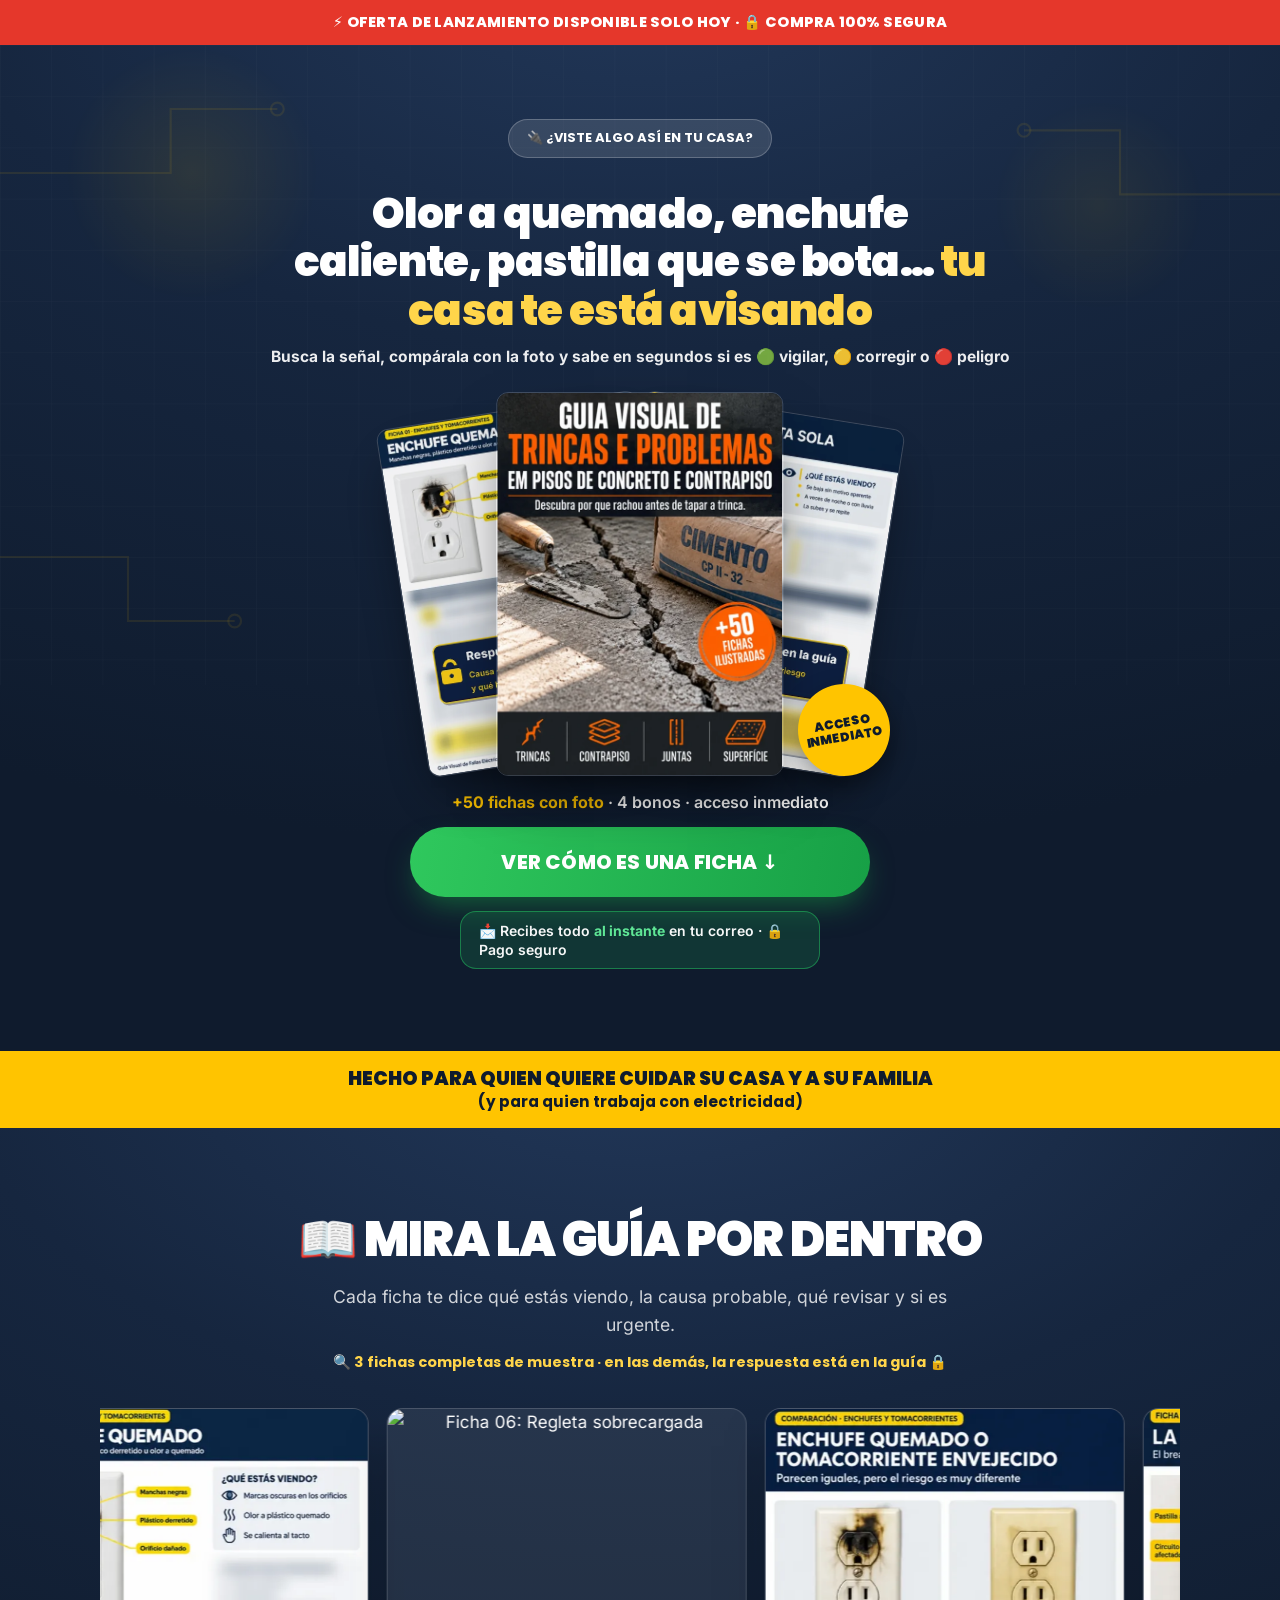
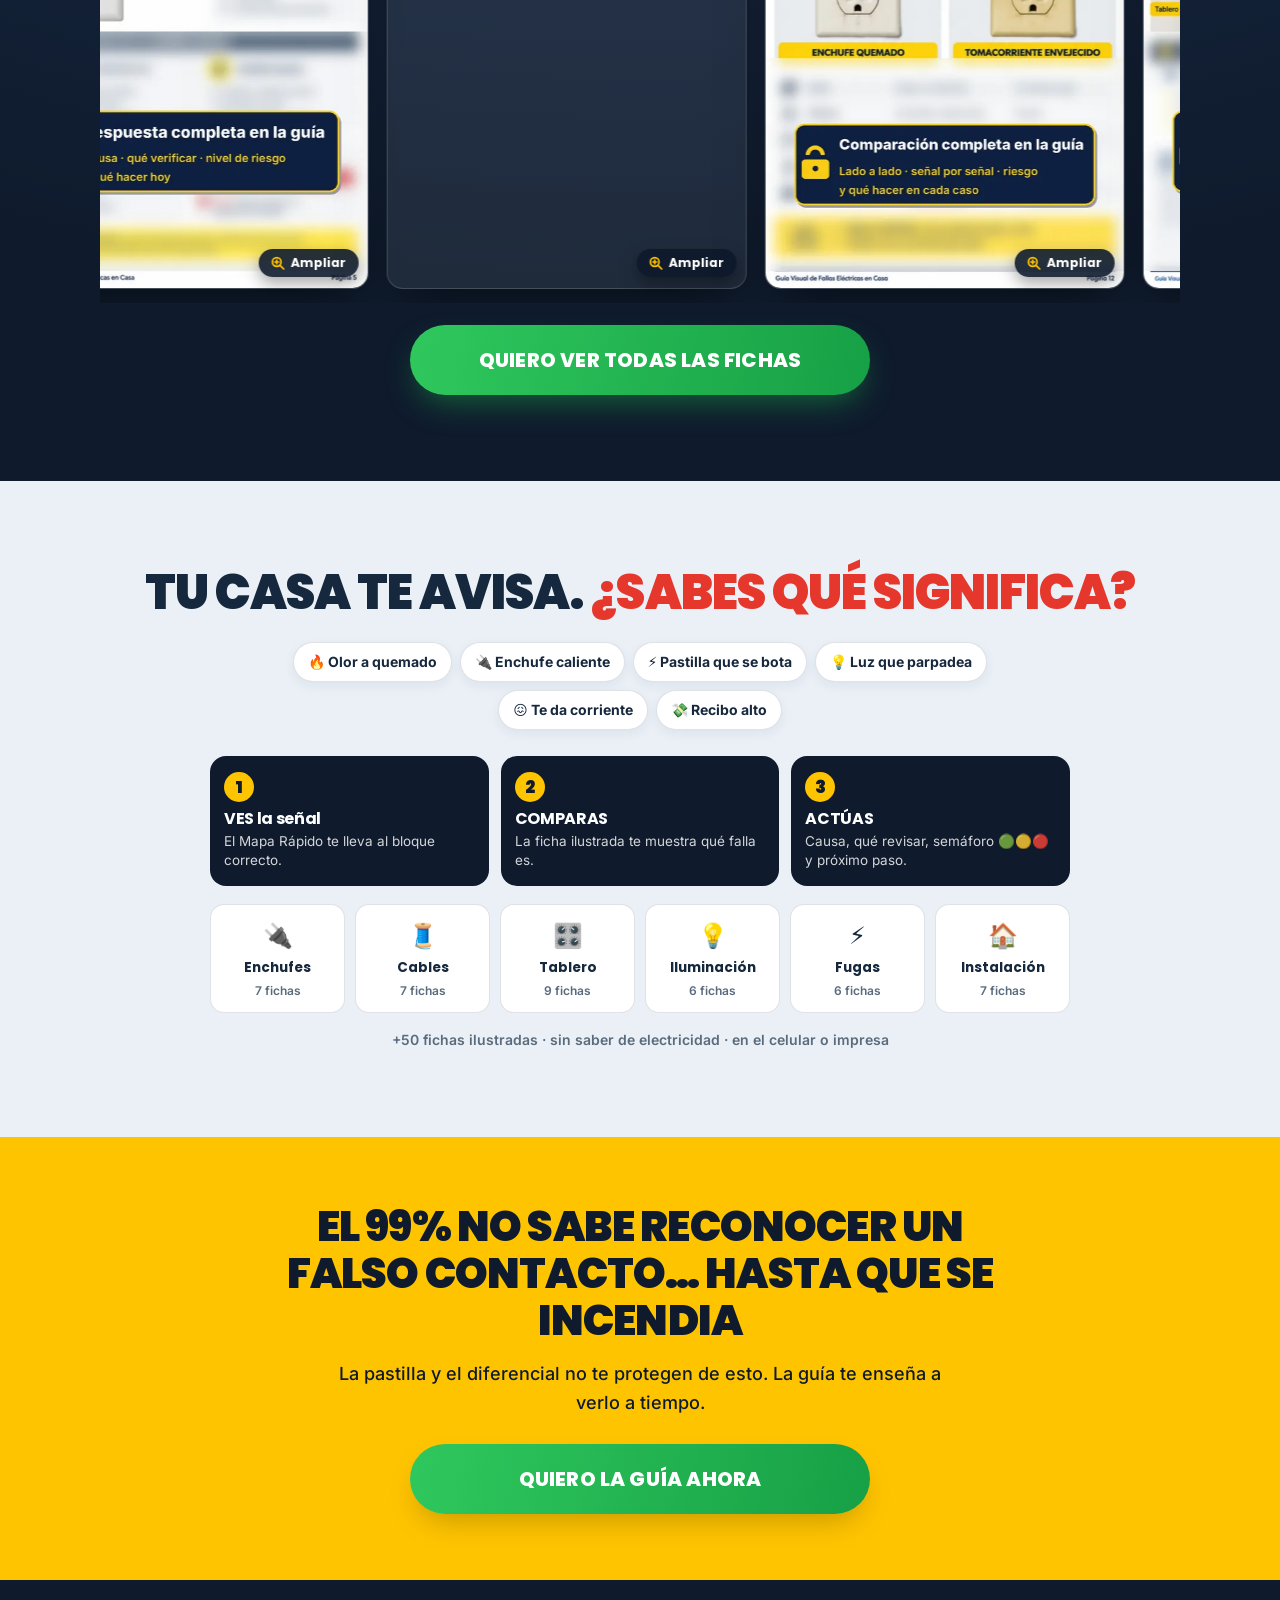
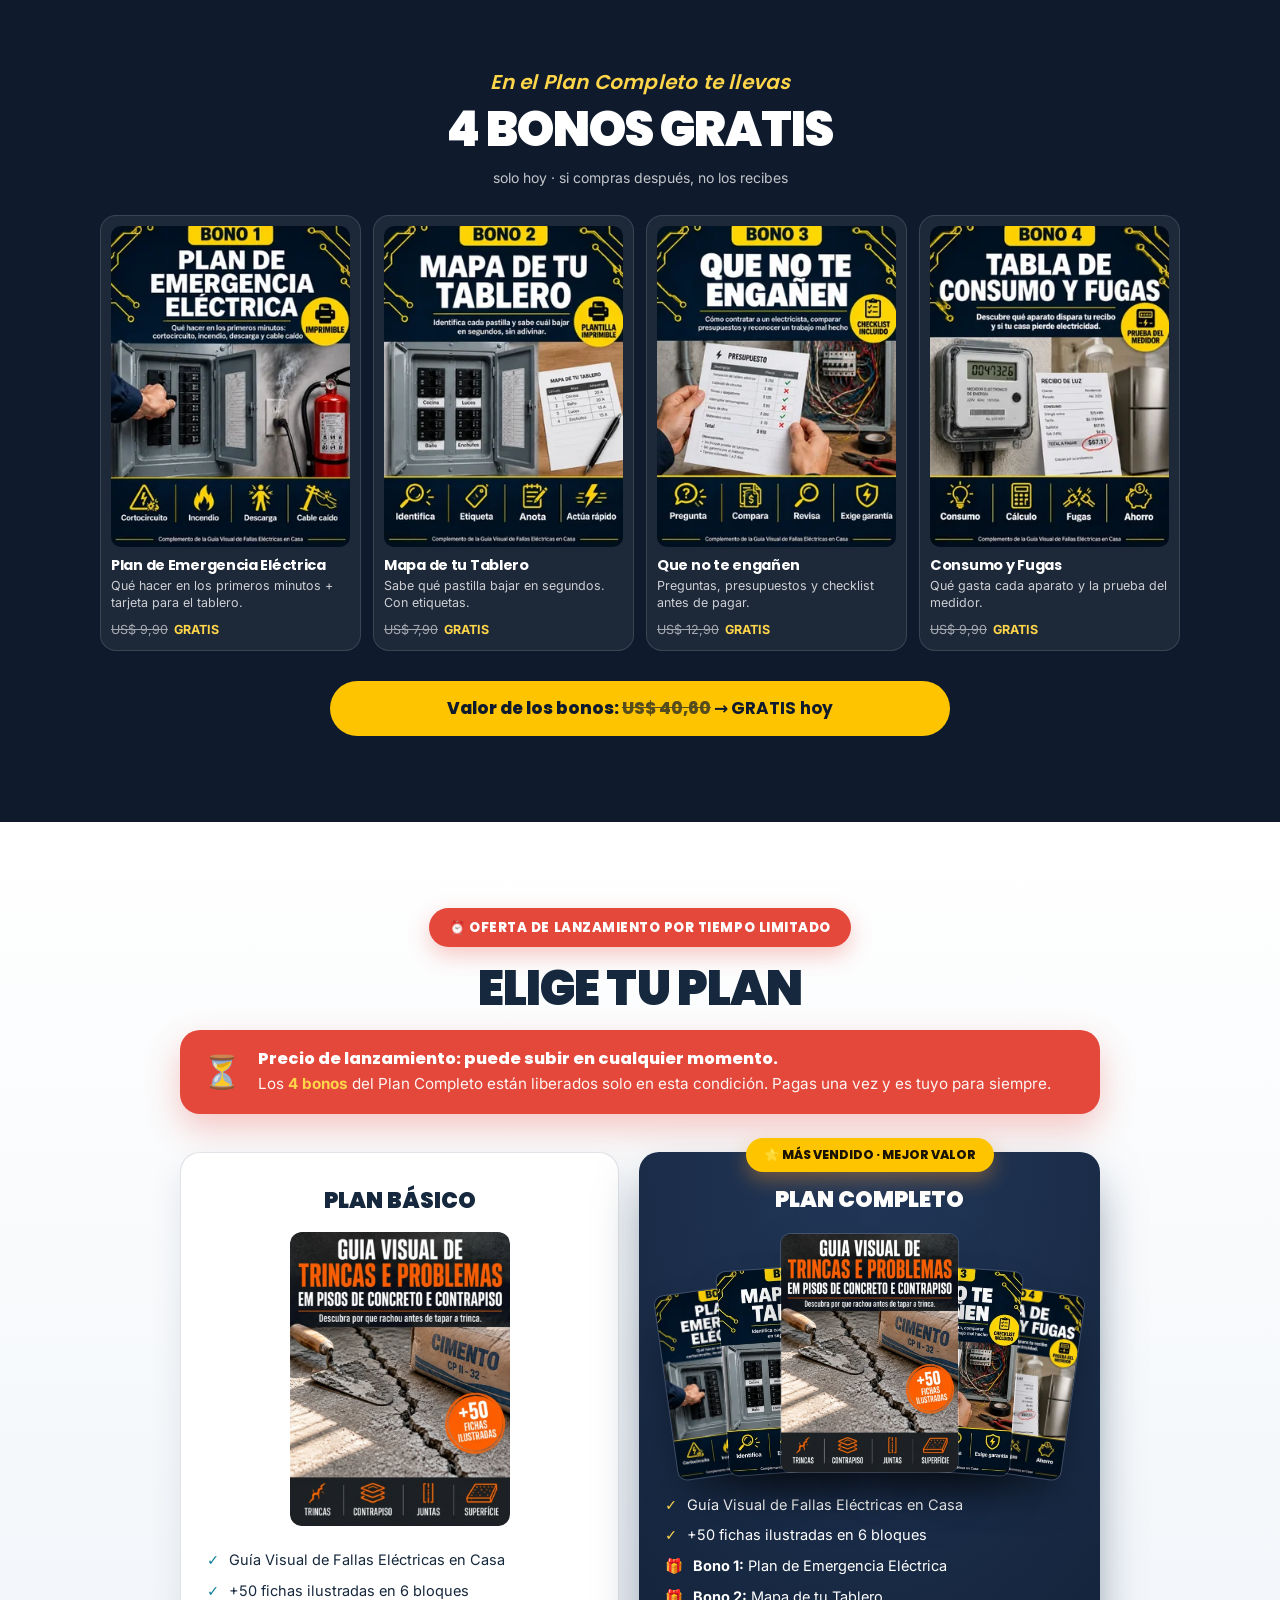
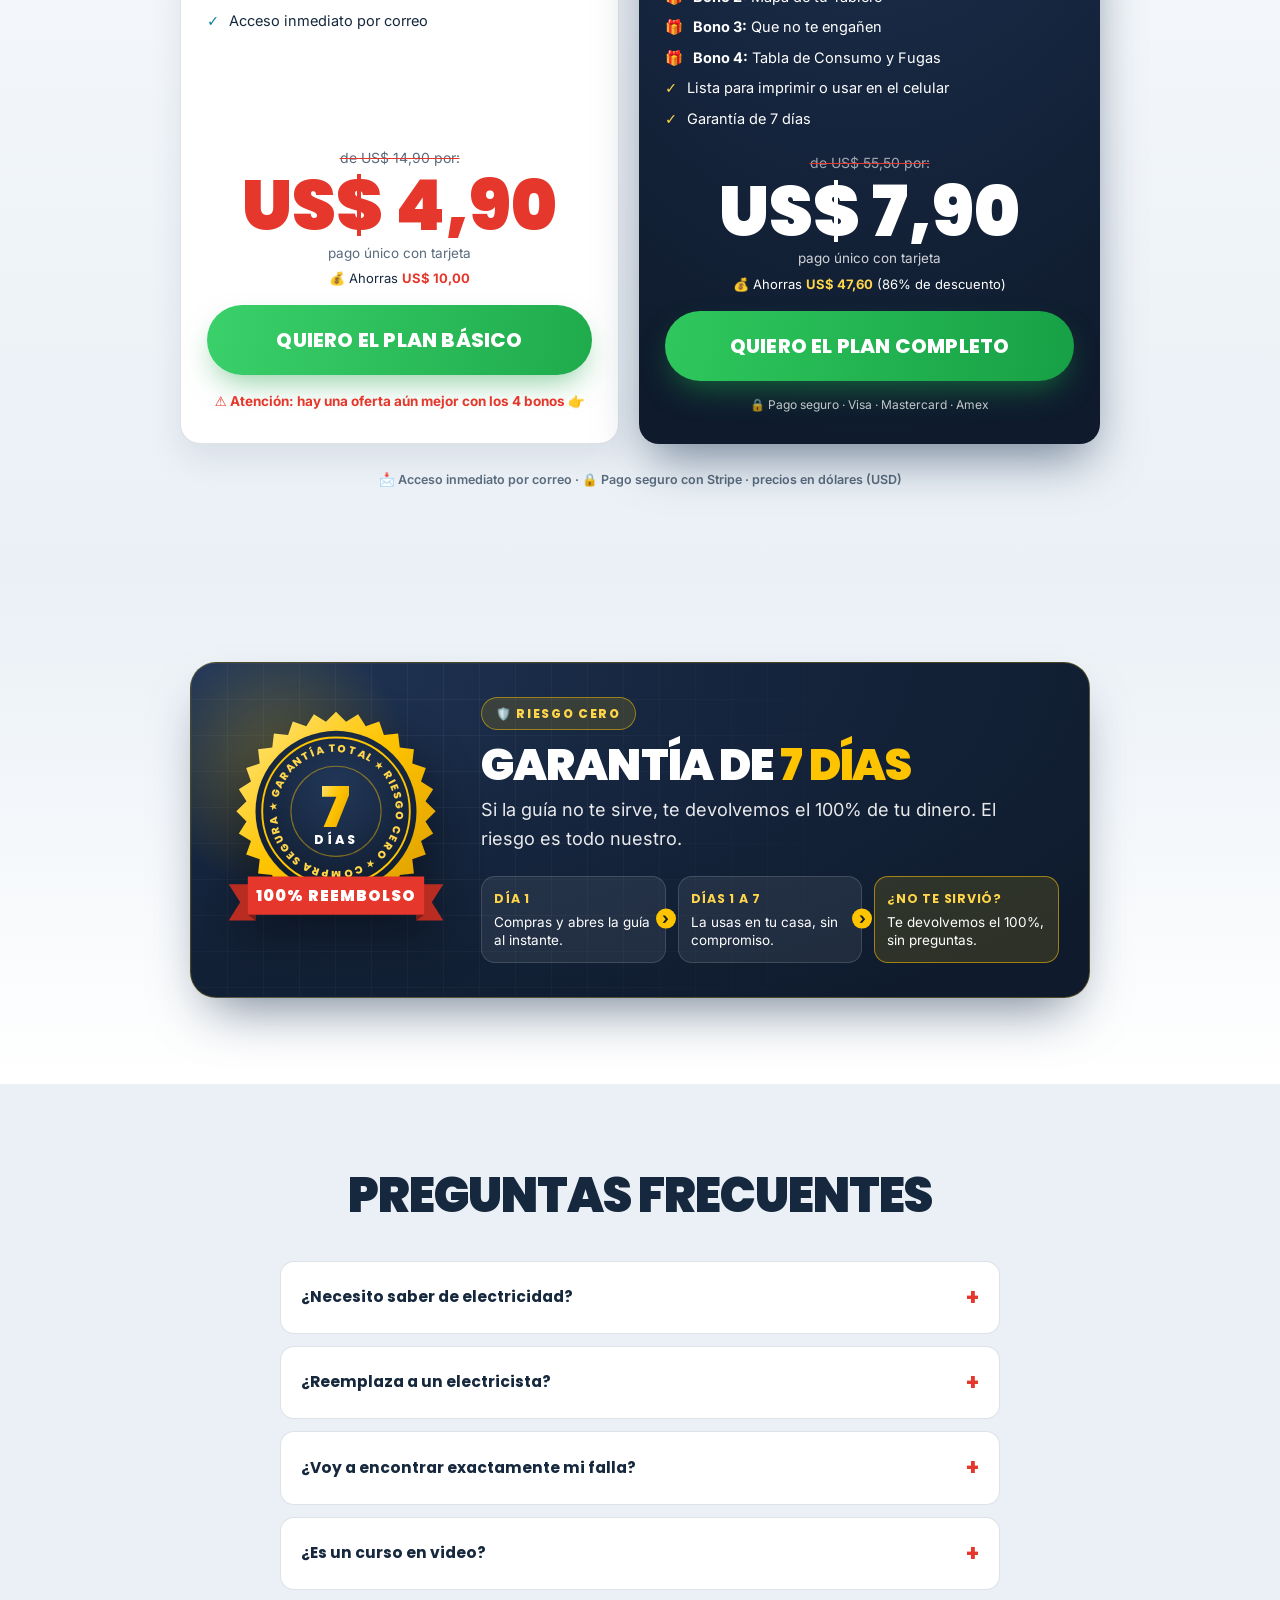
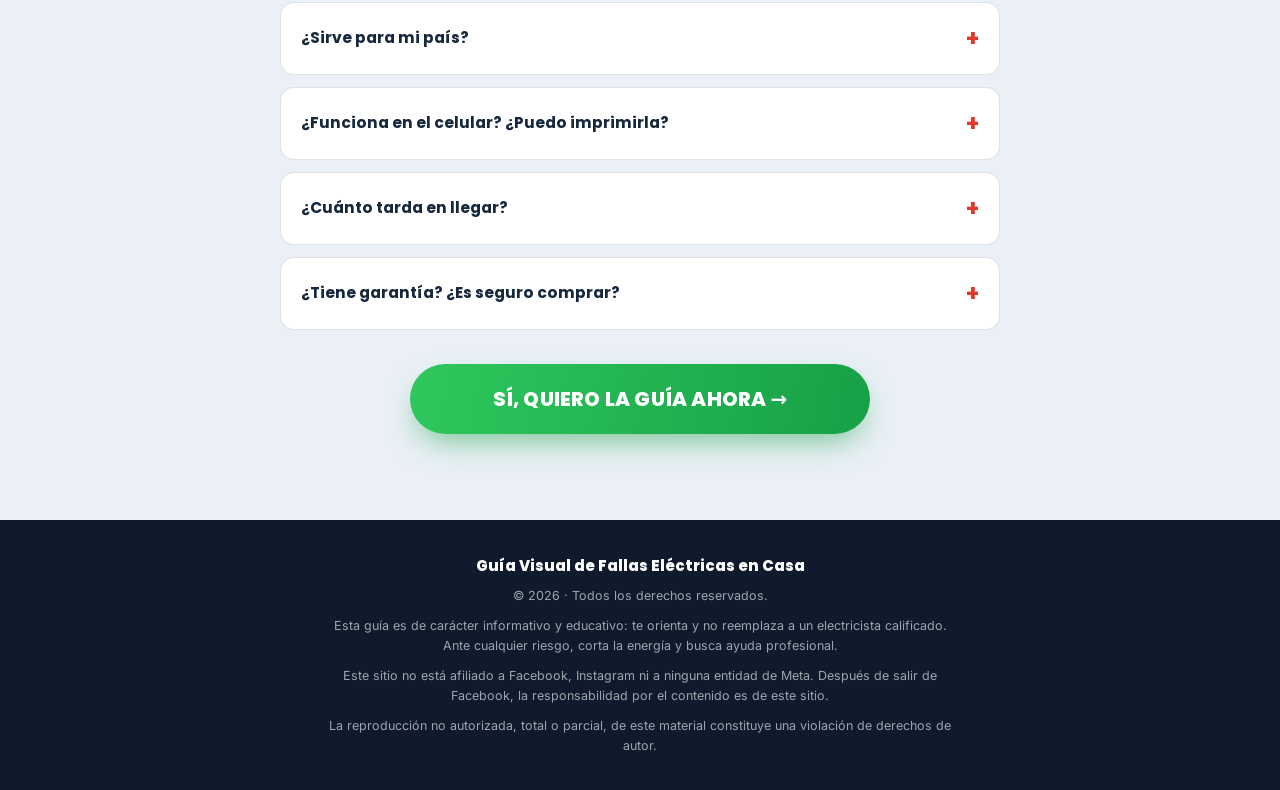
==== previa/index.html @ f881c0f5 "Fallas: página /tecnico/ para eletricista e /previa/ com o topo novo (noindex) Co-Authored-By: Claud" ====
<!DOCTYPE html>
<html lang="es">
<head>
<meta charset="utf-8">
<meta name="viewport" content="width=device-width, initial-scale=1">
<title>Guía Visual de Fallas Eléctricas en Casa</title>
<meta name="robots" content="noindex">
<meta name="description" content="+50 fichas ilustradas para reconocer fallas eléctricas en casa: enchufe quemado, falso contacto, pastilla que se bota, cables calientes y fugas de corriente.">
<meta property="og:title" content="Guía Visual de Fallas Eléctricas en Casa">
<meta property="og:description" content="Reconoce la falla, entiende la causa y sabe qué hacer antes de que sea tarde. +50 fichas ilustradas.">
<meta property="og:type" content="product">
<meta property="og:image" content="/assets/img/guia-capa.webp">
<link rel="icon" href="data:image/svg+xml,%3Csvg xmlns='http://www.w3.org/2000/svg' viewBox='0 0 100 100'%3E%3Crect width='100' height='100' rx='20' fill='%230F1B2D'/%3E%3Cpath d='M58 8 22 58h24l-6 34 38-52H54z' fill='%23FFC400'/%3E%3C/svg%3E">
<meta name="theme-color" content="#0F1B2D">
<link rel="preconnect" href="https://connect.facebook.net">
<link rel="preconnect" href="https://cdn.utmify.com.br">
<link rel="preconnect" href="https://ggcheckout.app">
<link rel="preload" as="image" href="/assets/img/guia-capa.webp" fetchpriority="high">
<link rel="preload" as="font" type="font/woff2" href="/assets/fonts/pxiByp8kv8JHgFVrLBT5Z1xlFQ-df089f64.woff2" crossorigin>
<link rel="preload" as="font" type="font/woff2" href="/assets/fonts/pxiByp8kv8JHgFVrLDD4Z1xlFQ-d0e6a9ae.woff2" crossorigin>
<!-- UTMify UTMs -->
<script src="https://cdn.utmify.com.br/scripts/utms/latest.js" data-utmify-prevent-xcod-sck data-utmify-prevent-subids async defer></script>
<!-- Meta Pixel Code -->
<script>
!function(f,b,e,v,n,t,s)
{if(f.fbq)return;n=f.fbq=function(){n.callMethod?
n.callMethod.apply(n,arguments):n.queue.push(arguments)};
if(!f._fbq)f._fbq=n;n.push=n;n.loaded=!0;n.version='2.0';
n.queue=[];t=b.createElement(e);t.async=!0;
t.src=v;s=b.getElementsByTagName(e)[0];
s.parentNode.insertBefore(t,s)}(window, document,'script',
'https://connect.facebook.net/en_US/fbevents.js');
fbq('init', '1823645382008212');
fbq('track', 'PageView');
</script>
<noscript><img height="1" width="1" style="display:none"
src="https://www.facebook.com/tr?id=1823645382008212&ev=PageView&noscript=1"
/></noscript>
<!-- End Meta Pixel Code -->
<!-- Microsoft Clarity -->
<script type="text/javascript">
    (function(c,l,a,r,i,t,y){
        c[a]=c[a]||function(){(c[a].q=c[a].q||[]).push(arguments)};
        t=l.createElement(r);t.async=1;t.src="https://www.clarity.ms/tag/"+i;
        y=l.getElementsByTagName(r)[0];var go=function(){y.parentNode.insertBefore(t,y);};if(l.readyState==="complete")go();else c.addEventListener("load",go);
    })(window, document, "clarity", "script", "zdsz7hztl1");
</script>
<!-- End Microsoft Clarity -->
<style>
@font-face { font-family: 'Inter'; font-style: normal; font-weight: 400; font-display: swap; src: url("/assets/fonts/UcC73FwrK3iLTeHuS_nVMrMxCp50SjIa1ZL7-6ab57b19.woff2") format('woff2'); unicode-range: U+0000-00FF, U+0131, U+0152-0153, U+02BB-02BC, U+02C6, U+02DA, U+02DC, U+0304, U+0308, U+0329, U+2000-206F, U+20AC, U+2122, U+2191, U+2193, U+2212, U+2215, U+FEFF, U+FFFD; }
@font-face { font-family: 'Inter'; font-style: normal; font-weight: 500; font-display: swap; src: url("/assets/fonts/UcC73FwrK3iLTeHuS_nVMrMxCp50SjIa1ZL7-6ab57b19.woff2") format('woff2'); unicode-range: U+0000-00FF, U+0131, U+0152-0153, U+02BB-02BC, U+02C6, U+02DA, U+02DC, U+0304, U+0308, U+0329, U+2000-206F, U+20AC, U+2122, U+2191, U+2193, U+2212, U+2215, U+FEFF, U+FFFD; }
@font-face { font-family: 'Inter'; font-style: normal; font-weight: 600; font-display: swap; src: url("/assets/fonts/UcC73FwrK3iLTeHuS_nVMrMxCp50SjIa1ZL7-6ab57b19.woff2") format('woff2'); unicode-range: U+0000-00FF, U+0131, U+0152-0153, U+02BB-02BC, U+02C6, U+02DA, U+02DC, U+0304, U+0308, U+0329, U+2000-206F, U+20AC, U+2122, U+2191, U+2193, U+2212, U+2215, U+FEFF, U+FFFD; }
@font-face { font-family: 'Inter'; font-style: normal; font-weight: 700; font-display: swap; src: url("/assets/fonts/UcC73FwrK3iLTeHuS_nVMrMxCp50SjIa1ZL7-6ab57b19.woff2") format('woff2'); unicode-range: U+0000-00FF, U+0131, U+0152-0153, U+02BB-02BC, U+02C6, U+02DA, U+02DC, U+0304, U+0308, U+0329, U+2000-206F, U+20AC, U+2122, U+2191, U+2193, U+2212, U+2215, U+FEFF, U+FFFD; }
@font-face { font-family: 'Poppins'; font-style: normal; font-weight: 600; font-display: swap; src: url("/assets/fonts/pxiByp8kv8JHgFVrLEj6Z1xlFQ-93818c37.woff2") format('woff2'); unicode-range: U+0000-00FF, U+0131, U+0152-0153, U+02BB-02BC, U+02C6, U+02DA, U+02DC, U+0304, U+0308, U+0329, U+2000-206F, U+20AC, U+2122, U+2191, U+2193, U+2212, U+2215, U+FEFF, U+FFFD; }
@font-face { font-family: 'Poppins'; font-style: normal; font-weight: 700; font-display: swap; src: url("/assets/fonts/pxiByp8kv8JHgFVrLCz7Z1xlFQ-742b18be.woff2") format('woff2'); unicode-range: U+0000-00FF, U+0131, U+0152-0153, U+02BB-02BC, U+02C6, U+02DA, U+02DC, U+0304, U+0308, U+0329, U+2000-206F, U+20AC, U+2122, U+2191, U+2193, U+2212, U+2215, U+FEFF, U+FFFD; }
@font-face { font-family: 'Poppins'; font-style: normal; font-weight: 800; font-display: swap; src: url("/assets/fonts/pxiByp8kv8JHgFVrLDD4Z1xlFQ-d0e6a9ae.woff2") format('woff2'); unicode-range: U+0000-00FF, U+0131, U+0152-0153, U+02BB-02BC, U+02C6, U+02DA, U+02DC, U+0304, U+0308, U+0329, U+2000-206F, U+20AC, U+2122, U+2191, U+2193, U+2212, U+2215, U+FEFF, U+FFFD; }
@font-face { font-family: 'Poppins'; font-style: normal; font-weight: 900; font-display: swap; src: url("/assets/fonts/pxiByp8kv8JHgFVrLBT5Z1xlFQ-df089f64.woff2") format('woff2'); unicode-range: U+0000-00FF, U+0131, U+0152-0153, U+02BB-02BC, U+02C6, U+02DA, U+02DC, U+0304, U+0308, U+0329, U+2000-206F, U+20AC, U+2122, U+2191, U+2193, U+2212, U+2215, U+FEFF, U+FFFD; }
@font-face{font-family:'Poppins Fallback';src:local('Arial');ascent-override:92.33%;descent-override:30.78%;line-gap-override:8.79%;size-adjust:113.73%}
@font-face{font-family:'Inter Fallback';src:local('Arial');ascent-override:90.2%;descent-override:22.48%;line-gap-override:0%;size-adjust:107.4%}
</style>
<style>
:root{
  --primary:#0F1B2D; --primary-2:#16263f; --primary-3:#22385a;
  --gold:#FFC400; --gold-2:#FFD54A;
  --coral:#E5372B; --coral-2:#ff6a4d;
  --teal:#0e7e9c; --sky:#4aa8c4;
  --ink:#16283d; --muted:#5a6b7d; --line:rgba(11,37,69,.13);
  --lav:#eaf0f6; --peach:#f9f1e7; --mint:#e7f1f5; --pink:#fbf0e8; --white:#ffffff;
  --fh:'Poppins','Poppins Fallback',system-ui,sans-serif; --fb:'Inter','Inter Fallback',system-ui,sans-serif;
  --r:20px; --rr:999px; --wrap:1120px;
}
*{box-sizing:border-box}
html{scroll-behavior:smooth}
body{margin:0;font-family:var(--fb);color:var(--ink);background:var(--white);font-size:17px;line-height:1.6;-webkit-font-smoothing:antialiased}
h1,h2,h3{font-family:var(--fh);margin:0;letter-spacing:-.02em;line-height:1.1}
p{margin:0}
img{max-width:100%;display:block}
a{color:inherit}
.wrap{max-width:var(--wrap);margin:0 auto;padding:0 20px}
.sec{padding:clamp(52px,8vw,86px) 0}
.center{text-align:center}
.h2{font-weight:900;font-size:clamp(27px,5.2vw,48px);text-transform:uppercase}
.grad-text{color:var(--gold-2)}
.gold{color:var(--gold)} .coral{color:var(--coral)} .teal{color:var(--teal)}

.btn{display:inline-flex;align-items:center;justify-content:center;gap:10px;font-family:var(--fh);font-weight:800;font-size:clamp(16px,2.3vw,20px);color:#fff;text-decoration:none;padding:19px 34px;border:0;border-radius:var(--rr);cursor:pointer;
  background:linear-gradient(100deg,#2fc85d,#17a046);box-shadow:0 14px 30px -8px rgba(23,160,70,.55);transition:transform .25s cubic-bezier(.2,.8,.2,1),box-shadow .25s;text-transform:uppercase;letter-spacing:.01em;width:100%;max-width:460px}
.btn:hover{transform:translateY(-2px) scale(1.02);box-shadow:0 20px 40px -8px rgba(23,160,70,.68)}
.btn.gold{background:linear-gradient(100deg,#3ad06a,#1fab4c);color:#fff;box-shadow:0 14px 30px -8px rgba(23,160,70,.5)}
.btn-sub{font-size:13.5px;color:var(--muted);margin-top:12px;font-family:var(--fb)}

.topbar{position:sticky;top:0;z-index:50;background:var(--coral);color:#fff;text-align:center;font-family:var(--fh);font-weight:800;font-size:clamp(11px,2.4vw,14.5px);padding:11px 14px;letter-spacing:.02em}

/* HERO */
.hero{position:relative;overflow:hidden;background:radial-gradient(120% 90% at 50% -10%,var(--primary-3),var(--primary-2) 45%,var(--primary) 100%);color:#fff;text-align:center;padding:clamp(46px,8vw,74px) 0 clamp(54px,8vw,82px)}
.hero .blueprint{position:absolute;inset:0;pointer-events:none;opacity:.5}
.hero-in{position:relative;z-index:2}
.pill{display:inline-flex;align-items:center;gap:8px;font-family:var(--fh);font-weight:700;font-size:13px;padding:8px 18px;border-radius:var(--rr);background:rgba(255,255,255,.12);border:1px solid rgba(255,255,255,.22);color:#fff;margin-bottom:20px}
.hero h1{font-weight:900;font-size:clamp(25px,4.9vw,44px);max-width:700px;margin:0 auto}
.hero .sub{font-size:clamp(16px,2.7vw,21px);color:rgba(255,255,255,.94);max-width:660px;margin:20px auto 0;font-weight:400}
.hero .sub b{color:var(--gold-2);font-weight:700}
.hero .btn-sub{color:rgba(255,255,255,.7)}
.hero .btn{display:flex;margin:24px auto 0}
.hero-photo{max-width:600px;margin:20px auto 2px;border-radius:22px;overflow:hidden;box-shadow:0 30px 60px -18px rgba(0,0,0,.55)}
.hero-photo img{width:100%;height:auto;display:block;border-radius:22px}
.wa-note{display:inline-flex;align-items:center;gap:9px;margin-top:14px;font-family:var(--fb);font-size:14px;font-weight:600;color:rgba(255,255,255,.96);background:rgba(37,211,102,.15);border:1px solid rgba(37,211,102,.45);padding:9px 18px;border-radius:16px;max-width:360px;line-height:1.36;text-align:left}
.wa-note svg{flex:none}
.wa-note b{color:#5fe796;font-weight:800}
.wa-note>span{display:block}
@media(max-width:480px){.hero-photo{max-width:100%;border-radius:18px;margin-top:16px}.hero-photo img{border-radius:18px}.wa-note{font-size:12.5px;padding:8px 14px;gap:7px;max-width:300px}.hero{padding-top:24px}.pill{margin-bottom:16px}}
.hero .selos{display:block;width:100%;max-width:440px;height:auto;margin:24px auto 0;opacity:.92}

.grid{display:grid;gap:16px}
.g2{grid-template-columns:repeat(2,1fr)} .g3{grid-template-columns:repeat(3,1fr)} .g4{grid-template-columns:repeat(4,1fr)}
@media(max-width:900px){.g4{grid-template-columns:repeat(2,1fr)}.g3{grid-template-columns:repeat(2,1fr)}}
@media(max-width:560px){.g2,.g3,.g4{grid-template-columns:1fr}}

/* DOR — fontes espalhadas */
.dor{background:var(--lav)}
.dor .lead{max-width:640px;margin:16px auto 0;color:var(--muted);font-size:clamp(15px,2.5vw,18px)}
.scatter{max-width:820px;margin:34px auto 0;display:flex;flex-wrap:wrap;gap:12px;justify-content:center}
.scatter span{display:inline-flex;align-items:center;gap:9px;background:#fff;border:1px solid var(--line);border-radius:14px;padding:13px 18px;font-size:14.5px;font-weight:600;color:var(--ink);box-shadow:0 8px 20px rgba(11,37,69,.06)}
.scatter span i{font-style:normal;font-size:18px;opacity:.85}
.scatter span:nth-child(2n){transform:rotate(-1.4deg)}
.scatter span:nth-child(3n){transform:rotate(1.6deg)}
.restart{max-width:560px;margin:26px auto 0;font-family:var(--fh);font-weight:800;font-size:clamp(17px,3vw,23px);color:var(--coral)}
.dorfix{max-width:720px;margin:30px auto 0;background:var(--primary);color:#fff;border-radius:var(--r);padding:26px 28px;box-shadow:0 18px 40px -14px rgba(11,37,69,.5);font-size:clamp(15.5px,2.5vw,18px)}
.dorfix b{color:var(--gold-2)}

/* MECANISMO */
.rota{background:var(--primary);color:#fff}
.rota .h2{color:#fff}
.rota .lead{max-width:680px;margin:16px auto 0;color:rgba(255,255,255,.82);font-size:clamp(15px,2.5vw,18px)}
.rcard{background:rgba(255,255,255,.06);border:1px solid rgba(255,255,255,.13);border-radius:var(--r);padding:24px;text-align:left;position:relative}
.rcard .big{font-family:var(--fh);font-weight:900;font-size:44px;line-height:1;background:linear-gradient(120deg,var(--gold-2),var(--coral-2));-webkit-background-clip:text;background-clip:text;color:transparent}
.rcard h3{font-size:17px;margin:10px 0 8px;color:#fff}
.rcard p{font-size:14.5px;color:rgba(255,255,255,.8)}
.bigidea{max-width:760px;margin:38px auto 0;border:1px dashed rgba(245,178,107,.5);border-radius:var(--r);padding:24px 26px;background:rgba(245,178,107,.07)}
.bigidea .lbl{font-family:var(--fh);font-weight:800;font-size:11.5px;letter-spacing:.16em;text-transform:uppercase;color:var(--gold-2)}
.bigidea p{font-family:var(--fh);font-weight:900;font-size:clamp(20px,3.6vw,30px);margin-top:8px;line-height:1.16}
.rota-photo{max-width:560px;margin:34px auto 0;border-radius:18px;overflow:hidden;box-shadow:0 26px 54px -18px rgba(0,0,0,.6);border:1px solid rgba(255,255,255,.16)}
.rota-photo img{width:100%;height:auto;display:block}

/* preview escuro */
.prev{background:radial-gradient(120% 90% at 50% -10%,var(--primary-3),var(--primary-2) 45%,var(--primary) 100%);color:#fff}
.prev .h2{color:#fff}
.prev .lead{max-width:640px;margin:16px auto 0;color:rgba(255,255,255,.8);font-size:clamp(15px,2.5vw,17.5px)}

/* bibliotecas */
.libs{background:var(--peach)}
.libcard{background:#fff;border-radius:var(--r);padding:24px 22px;text-align:left;border:1px solid var(--line);box-shadow:0 10px 26px rgba(11,37,69,.07);transition:transform .25s}
.libcard:hover{transform:translateY(-4px)}
.libcard .e{font-size:30px;line-height:1}
.libcard .n{font-family:var(--fh);font-weight:800;font-size:11.5px;letter-spacing:.14em;text-transform:uppercase;color:var(--primary-3);margin-top:12px}
.libcard h3{font-size:18px;margin:5px 0 10px}
.libcard .qt{display:inline-flex;align-items:center;gap:6px;font-family:var(--fh);font-weight:800;font-size:12.5px;color:#fff;background:linear-gradient(100deg,var(--coral),var(--gold));padding:5px 12px;border-radius:var(--rr)}
.libcard p{font-size:13.8px;color:var(--muted);margin-top:11px}
.libtotal{max-width:620px;margin:26px auto 0;display:flex;gap:10px;justify-content:center;flex-wrap:wrap}
.libtotal b{font-family:var(--fh);font-weight:800;font-size:14px;background:var(--primary);color:#fff;padding:11px 20px;border-radius:var(--rr)}
.libs-photo{max-width:520px;margin:34px auto 0;border-radius:18px;overflow:hidden;box-shadow:0 22px 46px -16px rgba(11,37,69,.42);border:1px solid var(--line)}
.libs-photo img{width:100%;height:auto;display:block}

/* ficha (o que cada projeto traz) */
.tem{background:#fff}
.tem-list{max-width:900px;margin:38px auto 0;display:grid;grid-template-columns:1fr 1fr;gap:14px;text-align:left}
@media(max-width:640px){.tem-list{grid-template-columns:1fr}}
.temi{display:flex;gap:14px;align-items:center;background:var(--lav);border:1px solid var(--line);border-radius:16px;padding:16px 18px}
.temi .e{font-size:25px;flex:0 0 auto}
.temi b{font-family:var(--fh);font-weight:700;font-size:15px}
.tem-photo{max-width:600px;margin:34px auto 0;border-radius:18px;overflow:hidden;box-shadow:0 22px 46px -16px rgba(11,37,69,.4)}
.tem-photo img{width:100%;height:auto;display:block}

/* urgência */
.urg{background:var(--gold);color:var(--primary);text-align:center;padding:clamp(48px,7vw,66px) 20px}
.urg h2{color:var(--primary);text-transform:uppercase;font-weight:900;font-size:clamp(24px,4.8vw,42px);max-width:26ch;margin:0 auto;line-height:1.12}
.urg .btn{background:linear-gradient(100deg,#2fc85d,#17a046);color:#fff;margin-top:26px;box-shadow:0 14px 30px -8px rgba(0,0,0,.22)}

/* ideal pra você */
.win{background:var(--mint)}
.wincard{background:#fff;border-radius:var(--r);border:1px solid var(--line);box-shadow:0 10px 26px rgba(11,37,69,.06);display:flex;flex-direction:column;align-items:center;justify-content:center;text-align:center;gap:13px;padding:24px 18px;transition:transform .25s ease,box-shadow .25s ease}
.wincard:hover{transform:translateY(-4px);box-shadow:0 16px 30px rgba(11,37,69,.11)}
.wincard .ic{width:58px;height:58px;font-size:29px;line-height:1;display:flex;align-items:center;justify-content:center;border-radius:var(--rr);background:linear-gradient(135deg,var(--peach),var(--lav));border:1px solid var(--line);box-shadow:inset 0 1px 0 rgba(255,255,255,.75),0 6px 14px rgba(11,37,69,.08)}
.wincard h3{margin:0;font-family:var(--fh);font-weight:700;text-transform:uppercase;letter-spacing:.4px;font-size:14.5px;line-height:1.22;color:var(--ink);text-wrap:balance}
@media(max-width:560px){.wincard{padding:20px 16px;gap:12px}.wincard .ic{width:52px;height:52px;font-size:27px}.wincard h3{font-size:15px}}

/* tudo organizado */
.org{background:var(--primary);color:#fff}
.org .h2{color:#fff}
.org-mock{max-width:420px;margin:34px auto 6px}
.org-mock img{width:100%;height:auto;display:block;border-radius:16px;box-shadow:0 26px 54px -18px rgba(0,0,0,.55)}
.orglist{list-style:none;padding:0;margin:0;display:grid;grid-template-columns:repeat(2,1fr);gap:12px 28px;max-width:820px;margin:30px auto 0;text-align:left}
.orglist li{display:flex;gap:11px;font-size:15px;align-items:flex-start}
.orglist li .c{color:var(--gold-2);flex:0 0 auto;font-weight:800}
@media(max-width:600px){.orglist{grid-template-columns:1fr;max-width:460px}}

/* bônus */
.bonus{background:var(--primary);color:#fff}
.bonus .h2{color:#fff}
.bonsub{font-family:var(--fh);font-style:italic;font-weight:600;font-size:clamp(16px,2.6vw,20px);color:var(--gold-2);margin:0 0 6px;letter-spacing:.01em}
.boncard{background:rgba(255,255,255,.06);border:1px solid rgba(255,255,255,.13);border-radius:var(--r);padding:24px;text-align:left;position:relative}
.boncard .tag{position:absolute;top:-11px;left:20px;background:var(--gold);color:#1a1300;font-family:var(--fh);font-weight:800;font-size:12px;padding:5px 13px;border-radius:var(--rr)}
.boncard .bonimg{aspect-ratio:5/4;margin:8px 0 18px;border-radius:14px;overflow:hidden;border:1px solid rgba(255,255,255,.16);background:#fff}
.boncard .bonimg img{width:100%;height:100%;object-fit:cover;object-position:top center;display:block}
.boncard h3{color:#fff;font-size:17.5px;margin:8px 0 8px}
.boncard p{font-size:14px;color:rgba(255,255,255,.82)}
.boncard .val{margin-top:14px;display:inline-flex;gap:8px;align-items:center;background:rgba(255,255,255,.1);padding:6px 12px;border-radius:var(--rr);font-size:13px}
.boncard .val s{opacity:.6;font-weight:600;margin-right:3px}
.boncard .val b{color:#5fe39a}

/* planos */
.planos{background:linear-gradient(180deg,#fff,var(--lav))}
.plans{display:grid;grid-template-columns:1fr 1.05fr;gap:20px;max-width:920px;margin:38px auto 0;align-items:stretch}
@media(max-width:760px){.plans{grid-template-columns:1fr}}
.plan{background:#fff;border-radius:var(--r);padding:30px 26px;border:1px solid var(--line);box-shadow:0 14px 34px rgba(11,37,69,.09);display:flex;flex-direction:column}
.plan.feat{background:radial-gradient(120% 100% at 50% 0,var(--primary-3),var(--primary-2) 60%,var(--primary));color:#fff;position:relative;border:0;box-shadow:0 22px 50px -10px rgba(11,37,69,.55)}
.plan .pn{font-family:var(--fh);font-weight:900;font-size:22px;text-align:center;text-transform:uppercase}
.plan .planimg{margin:14px 0 6px;border-radius:12px;overflow:hidden;border:1px solid rgba(255,255,255,.16);background:#fff}
.plan:not(.feat) .planimg{border-color:var(--line)}
.plan .planimg img{width:100%;height:auto;display:block}
.plan.feat .pn{color:#fff}
.feat .fbadge{position:absolute;top:-14px;left:50%;transform:translateX(-50%);background:var(--gold);color:#1a1300;font-family:var(--fh);font-weight:800;font-size:12.5px;padding:7px 18px;border-radius:var(--rr);white-space:nowrap;box-shadow:0 8px 20px rgba(224,138,46,.42)}
.plist{list-style:none;margin:18px 0;padding:0;display:flex;flex-direction:column;gap:11px;flex:1}
.plist li{display:flex;gap:10px;font-size:14.5px;line-height:1.35}
.plist li .c{color:var(--teal);flex:0 0 auto;font-weight:800}
.plan.feat .plist li .c{color:var(--gold-2)}
.price{text-align:center;margin:6px 0 4px}
.price .de{font-size:14px;color:var(--muted);text-decoration:line-through;text-decoration-color:var(--coral)}
.plan.feat .price .de{color:rgba(255,255,255,.6)}
.price .big{font-family:var(--fh);font-weight:900;font-size:clamp(52px,14vw,70px);line-height:1.05;color:var(--coral)}
.plan.feat .price .big{color:#fff}
.price .par{font-size:13.5px;color:var(--muted)}
.plan.feat .price .par{color:rgba(255,255,255,.8)}
.econ{text-align:center;font-size:13px;margin-bottom:16px}
.econ b{color:var(--coral)} .plan.feat .econ b{color:var(--gold-2)}
.pc-anim{transform-origin:center center;animation:pulse-soft 2s ease-in-out infinite;will-change:transform;display:inline-block}
@keyframes pulse-soft{0%{transform:scale(1)}50%{transform:scale(1.04)}100%{transform:scale(1)}}
@media(prefers-reduced-motion:reduce){.pc-anim{animation:none}}
.pay{display:flex;gap:10px;justify-content:center;align-items:center;margin-top:14px;font-size:12px;color:var(--muted);flex-wrap:wrap}
.plan.feat .pay{color:rgba(255,255,255,.75)}
.planbanner{margin:22px -26px -30px;border-radius:0 0 19px 19px;overflow:hidden;line-height:0}
.planbanner img{width:100%;height:auto;display:block}
.plans-badge{display:inline-block;font-family:var(--fh);font-weight:800;font-size:.82rem;letter-spacing:.04em;color:#fff;background:#e4483b;padding:9px 20px;border-radius:var(--rr);box-shadow:0 8px 22px rgba(228,72,59,.3);margin-bottom:16px}
.planos .h2{margin-bottom:14px}
.plans-lead{max-width:660px;margin:0 auto 18px;color:var(--muted);font-size:1.06rem;line-height:1.6}
.plans-lead b{color:var(--ink)}
.scarcity{display:flex;align-items:center;gap:16px;max-width:920px;margin:0 auto 26px;background:#e4483b;color:#fff;border-radius:var(--r);padding:18px 22px;box-shadow:0 14px 34px rgba(228,72,59,.3)}
.scarcity-ic{font-size:2rem;line-height:1;flex-shrink:0}
.scarcity-tx{display:flex;flex-direction:column;gap:4px;text-align:left}
.scarcity-tx b{font-family:var(--fh);font-weight:800;font-size:1.02rem;line-height:1.3}
.scarcity-tx span{font-size:.95rem;line-height:1.5;color:rgba(255,255,255,.94)}
.scarcity-tx span b{font-family:var(--fb);font-weight:800;font-size:inherit;color:var(--gold-2)}
@media(max-width:640px){.plans-lead{font-size:.98rem}.scarcity{gap:12px;padding:16px;margin-bottom:22px}.scarcity-ic{font-size:1.7rem}.scarcity-tx b{font-size:.96rem}.scarcity-tx span{font-size:.9rem}}
.paygrid{display:flex;flex-direction:column;align-items:center;gap:9px;margin:26px auto 0}
.paygrid span{font-size:12.5px;color:var(--muted);font-weight:600}
.paygrid img{width:100%;max-width:250px;height:auto}

/* garantia */
.gar{background:var(--peach)}
.garwrap{max-width:820px;margin:0 auto;display:flex;gap:28px;align-items:center;text-align:left}
@media(max-width:640px){.garwrap{flex-direction:column;text-align:center}}
.gar h2{font-size:clamp(22px,4.2vw,36px)}
.gar p{color:var(--muted);margin-top:12px;font-size:15px;max-width:520px}
.gseal{width:150px;height:auto;flex:0 0 auto;filter:drop-shadow(0 12px 26px rgba(11,37,69,.22))}

/* passos */
.passos{background:#fff}
.passo{text-align:center}
.passo h3{font-size:16px;margin-bottom:5px}
.passo p{font-size:13.5px;color:var(--muted)}
.passo .pic{width:66px;height:66px;object-fit:contain;margin:0 auto 12px;display:block;filter:drop-shadow(0 8px 16px rgba(11,37,69,.18))}

/* faq */
.faq{background:var(--lav)}
.q{background:#fff;border:1px solid var(--line);border-radius:14px;padding:18px 20px;margin-bottom:12px}
.q summary{font-family:var(--fh);font-weight:700;font-size:15.5px;cursor:pointer;list-style:none;display:flex;justify-content:space-between;gap:12px;align-items:center}
.q summary::-webkit-details-marker{display:none}
.q summary:after{content:"+";font-size:22px;color:var(--coral);flex:0 0 auto;transition:transform .2s}
.q[open] summary:after{transform:rotate(45deg)}
.q p{margin-top:12px;font-size:14.5px;color:var(--muted)}

footer{background:var(--primary);color:rgba(255,255,255,.6);text-align:center;padding:34px 20px;font-size:12.5px}
footer .fl{color:#fff;font-family:var(--fh);font-weight:800;font-size:15px;margin-bottom:8px}

/* carrossel marquee */
.marquee{max-width:1180px;margin:26px auto 0;overflow:hidden;position:relative;padding:8px 0 14px}
.mqtrack{display:flex;gap:18px;width:max-content;will-change:transform}
.mqitem{flex:0 0 auto;width:clamp(272px,80vw,360px)}
.mqzoom{position:relative;display:block;width:100%;padding:0;margin:0;border:0;background:none;cursor:zoom-in;border-radius:16px;-webkit-tap-highlight-color:transparent;font:inherit;color:inherit}
.mqzoom img{width:100%;height:auto;display:block;border-radius:16px;background:rgba(255,255,255,.07);box-shadow:0 22px 46px -16px rgba(0,0,0,.55);border:1px solid rgba(255,255,255,.16);transition:transform .25s ease}
.mqzoom:hover img{transform:translateY(-5px)}
.mqzoom:focus-visible{outline:3px solid var(--gold);outline-offset:4px}
.mqzoom::after{content:"Ampliar";position:absolute;right:10px;bottom:12px;padding:8px 13px 8px 32px;border-radius:999px;background:rgba(15,27,45,.9) url("data:image/svg+xml,%3Csvg xmlns='http://www.w3.org/2000/svg' viewBox='0 0 24 24' fill='none' stroke='%23FFC400' stroke-width='2.6' stroke-linecap='round'%3E%3Ccircle cx='10.5' cy='10.5' r='6.5'/%3E%3Cpath d='M15.5 15.5 21 21M10.5 7.8v5.4M7.8 10.5h5.4'/%3E%3C/svg%3E") no-repeat 11px 50%/16px 16px;color:#fff;font-family:var(--fh);font-weight:700;font-size:12.5px;line-height:1;box-shadow:0 6px 16px rgba(0,0,0,.35);pointer-events:none}
.mqhint{margin:12px auto 0;font-family:var(--fh);font-weight:700;font-size:14.5px;color:var(--gold-2)}
/* pop-up: oferta do Plano Completo ao escolher o Básico */
.up{position:fixed;inset:0;z-index:9998;display:flex;align-items:center;justify-content:center;padding:18px;background:rgba(5,10,19,.74);-webkit-backdrop-filter:blur(4px);backdrop-filter:blur(4px);opacity:0;transition:opacity .22s ease;overscroll-behavior:contain}
.up[hidden]{display:none}
.up.open{opacity:1}
.up-box{position:relative;width:100%;max-width:440px;max-height:calc(100vh - 36px);overflow:auto;background:#fff;border-radius:24px;box-shadow:0 40px 90px -20px rgba(0,0,0,.7);transform:translateY(24px) scale(.97);transition:transform .3s cubic-bezier(.2,.9,.3,1.2);-webkit-overflow-scrolling:touch}
.up.open .up-box{transform:none}
.up-top{position:relative;text-align:center;color:#fff;padding:22px 22px 0;background:radial-gradient(120% 100% at 50% 0,#2a4670 0,#16263f 55%,#0F1B2D 100%);border-radius:24px 24px 0 0}
.up-top::after{content:"";position:absolute;left:0;right:0;bottom:0;height:12px;background:repeating-linear-gradient(-45deg,#FFC400 0 14px,#111 14px 28px)}
.up-x{position:absolute;top:12px;right:12px;width:38px;height:38px;padding:0;border-radius:50%;border:1px solid rgba(255,255,255,.25);background:rgba(255,255,255,.12);color:#fff;display:grid;place-items:center;cursor:pointer;z-index:2}
.up-x svg{width:18px;height:18px}
.up-x:hover{background:rgba(255,255,255,.25)}
.up-tag{display:inline-flex;align-items:center;gap:8px;background:var(--coral);color:#fff;font-family:var(--fh);font-weight:800;font-size:12.5px;letter-spacing:.06em;padding:7px 14px;border-radius:999px}
.up-tag i{width:8px;height:8px;border-radius:50%;background:#fff;animation:upPulse 1.2s ease-in-out infinite}
@keyframes upPulse{50%{opacity:.25;transform:scale(.7)}}
.up-h{font-family:var(--fh);font-weight:900;font-size:clamp(21px,5.6vw,25px);line-height:1.14;margin:12px auto 0;max-width:340px;letter-spacing:-.01em;text-wrap:balance}
.up-h span{color:var(--gold)}
.up-h em{font-style:normal;color:#0F1B2D;background:var(--gold);padding:0 7px;border-radius:7px;white-space:nowrap}
.up-img{display:block;width:100%;max-width:330px;height:auto;margin:10px auto -4px;position:relative;z-index:1;filter:drop-shadow(0 14px 18px rgba(0,0,0,.35))}
.up-body{padding:16px 22px 18px;text-align:center}
.up-list{list-style:none;margin:0 auto;padding:0;max-width:330px;text-align:left;font-family:var(--fb);font-size:14.5px;line-height:1.35;color:var(--ink)}
.up-list li{display:flex;gap:9px;align-items:flex-start;padding:4px 0}
.up-list li::before{content:"";flex:0 0 19px;height:19px;margin-top:1px;border-radius:50%;background:#2fc85d url("data:image/svg+xml,%3Csvg xmlns='http://www.w3.org/2000/svg' viewBox='0 0 24 24' fill='none' stroke='white' stroke-width='3.4' stroke-linecap='round' stroke-linejoin='round'%3E%3Cpath d='m6 12.5 4 4 8-9'/%3E%3C/svg%3E") no-repeat center/12px}
.up-price{display:flex;align-items:baseline;justify-content:center;gap:10px;margin-top:12px;font-family:var(--fh)}
.up-price s{color:#8a97a6;font-weight:600;font-size:17px}
.up-price strong{font-weight:900;font-size:38px;line-height:1;color:var(--primary);letter-spacing:-.02em}
.up-note{display:inline-block;margin:8px 0 0;background:#FFF6D6;color:#5a4300;border:1px solid #FFE08A;font-family:var(--fb);font-weight:700;font-size:12.5px;padding:6px 12px;border-radius:999px}
.up-yes{display:flex;align-items:center;justify-content:center;gap:8px;width:100%;margin-top:14px;padding:17px 16px;border-radius:16px;background:linear-gradient(100deg,#2fc85d,#17a046);color:#fff;text-decoration:none;font-family:var(--fh);font-weight:800;font-size:16.5px;line-height:1.15;box-shadow:0 14px 28px -10px rgba(23,160,70,.75);animation:upBeat 1.8s ease-in-out infinite}
.up-yes:hover{filter:brightness(1.06)}
@keyframes upBeat{0%,100%{transform:scale(1)}50%{transform:scale(1.035)}}
.up-no{display:block;margin:12px auto 0;padding:6px;color:#7a8794;font-family:var(--fb);font-size:13.5px;text-decoration:underline;text-underline-offset:3px}
.up-safe{margin:8px 0 0;color:#8a97a6;font-family:var(--fb);font-size:12px}
.up-x:focus-visible,.up-yes:focus-visible,.up-no:focus-visible{outline:3px solid var(--gold);outline-offset:3px}
@media(max-width:560px){.up{align-items:flex-end;padding:0}.up-box{max-width:none;max-height:94vh;border-radius:24px 24px 0 0;transform:translateY(100%)}.up-body{padding-bottom:max(18px,env(safe-area-inset-bottom))}}
@media(max-height:700px){.up-top{padding-top:16px}.up-h{font-size:21px;margin-top:9px}.up-img{max-width:205px;margin-top:6px}.up-body{padding-top:12px}.up-list{font-size:13.5px}.up-list li{padding:2px 0}.up-price{margin-top:8px}.up-price strong{font-size:32px}.up-yes{margin-top:10px;padding:15px}.up-no{margin-top:8px}.up-safe{margin-top:4px}}
@media(prefers-reduced-motion:reduce){.up-yes,.up-tag i{animation:none}.up-box{transition:none}}
/* lightbox (zoom das páginas) */
html.lb-lock,html.lb-lock body{overflow:hidden}
.lb{position:fixed;inset:0;z-index:9999;display:flex;flex-direction:column;background:#070d18;opacity:0;transition:opacity .2s ease;overscroll-behavior:contain;-webkit-tap-highlight-color:transparent}
.lb[hidden]{display:none}
.lb.open{opacity:1}
.lb-top{position:relative;z-index:3;display:flex;align-items:center;justify-content:space-between;gap:10px;padding:10px 12px;padding-top:max(10px,env(safe-area-inset-top))}
.lb-count{font-family:var(--fh);font-weight:700;font-size:13.5px;line-height:1;color:#fff;background:rgba(255,255,255,.12);padding:10px 14px;border-radius:999px}
.lb-tools{display:flex;gap:8px}
.lb-btn{width:44px;height:44px;padding:0;border-radius:50%;border:1px solid rgba(255,255,255,.2);background:rgba(255,255,255,.1);color:#fff;display:grid;place-items:center;cursor:pointer}
.lb-btn svg{width:20px;height:20px}
.lb-btn:hover{background:rgba(255,255,255,.22)}
.lb-x{background:#fff;border-color:#fff;color:var(--primary)}
.lb-x:hover{background:var(--gold);border-color:var(--gold)}
.lb-btn:focus-visible,.lb-nav:focus-visible,.lb-cta:focus-visible{outline:3px solid var(--gold);outline-offset:2px}
.lb-stage{position:relative;flex:1;min-height:0;overflow:hidden;touch-action:none;cursor:zoom-in;user-select:none;-webkit-user-select:none}
.lb-stage.zoomed{cursor:grab}
.lb-stage.drag{cursor:grabbing}
.lb-img{position:absolute;max-width:none;max-height:none;border-radius:8px;box-shadow:0 30px 80px -20px rgba(0,0,0,.85);transform-origin:50% 50%;will-change:transform;-webkit-user-drag:none;user-select:none;pointer-events:none;background:#fff}
.lb-img.anim{transition:transform .25s ease,opacity .25s ease}
.lb-spin{position:absolute;left:50%;top:50%;z-index:2;width:34px;height:34px;margin:-17px 0 0 -17px;border:3px solid rgba(255,255,255,.3);border-top-color:var(--gold);border-radius:50%;animation:lbspin .8s linear infinite;display:none}
.lb-stage.loading .lb-spin{display:block}
@keyframes lbspin{to{transform:rotate(360deg)}}
.lb-nav{position:absolute;top:50%;z-index:3;width:48px;height:48px;margin-top:-24px;padding:0;border-radius:50%;border:1px solid rgba(255,255,255,.22);background:rgba(15,27,45,.8);color:#fff;display:grid;place-items:center;cursor:pointer}
.lb-nav svg{width:24px;height:24px}
.lb-nav:hover{background:var(--primary-3)}
.lb-prev{left:14px}.lb-next{right:14px}
.lb-bottom{position:relative;z-index:3;display:flex;flex-direction:column;align-items:center;gap:9px;padding:10px 16px;padding-bottom:max(14px,env(safe-area-inset-bottom))}
.lb-hint{margin:0;color:rgba(255,255,255,.8);font-family:var(--fb);font-size:13px;line-height:1.35;text-align:center;transition:opacity .6s}
.lb-cta{display:inline-flex;align-items:center;justify-content:center;gap:8px;background:linear-gradient(100deg,#2fc85d,#17a046);color:#fff;text-decoration:none;font-family:var(--fh);font-weight:800;font-size:15px;line-height:1;padding:14px 26px;border-radius:999px;box-shadow:0 12px 28px -10px rgba(23,160,70,.75)}
@media(max-width:640px){.lb-nav{width:40px;height:40px;margin-top:-20px;background:rgba(15,27,45,.62)}.lb-prev{left:6px}.lb-next{right:6px}.lb-hint{font-size:12.5px}}

/* ===== Fallas Eléctricas: extras ===== */
.mock-hero{position:relative;width:100%;max-width:520px;height:clamp(330px,82vw,520px);margin:26px auto 6px}
.mock-hero img{position:absolute;top:50%;width:auto;height:88%;border-radius:12px;box-shadow:0 28px 54px -16px rgba(0,0,0,.65);border:1px solid rgba(255,255,255,.18)}
.mock-hero .mh-c{left:50%;height:96%;transform:translate(-50%,-50%);z-index:3}
.mock-hero .mh-l{left:4%;transform:translateY(-50%) rotate(-9deg);z-index:1;opacity:.95}
.mock-hero .mh-r{right:4%;transform:translateY(-50%) rotate(9deg);z-index:2;opacity:.95}
.mh-seal{position:absolute;right:2%;bottom:2%;z-index:4;width:92px;height:92px;border-radius:50%;background:var(--gold);color:#0F1B2D;font-family:var(--fh);font-weight:900;font-size:12.5px;line-height:1.15;display:flex;align-items:center;justify-content:center;text-align:center;box-shadow:0 10px 24px rgba(0,0,0,.4);transform:rotate(-10deg)}
.hero-bul{list-style:none;padding:0;margin:18px auto 0;display:flex;flex-direction:column;gap:8px;max-width:440px;text-align:left;font-size:clamp(15px,2.6vw,17px);font-weight:600}
.strip{background:var(--gold);color:var(--primary);text-align:center;font-family:var(--fh);font-weight:900;font-size:clamp(14px,2.8vw,19px);padding:16px 18px;text-transform:uppercase;line-height:1.3}
.strip span{display:block;font-weight:700;font-size:.8em;text-transform:none}
.tem-photo.two{display:flex;gap:16px;justify-content:center;box-shadow:none;max-width:640px}
.tem-photo.two img{width:48%;border-radius:14px;box-shadow:0 22px 46px -16px rgba(11,37,69,.4)}
.bene{background:var(--lav)}
.bene .lead,.prev .lead{max-width:640px;margin:16px auto 0;font-size:clamp(15px,2.5vw,17.5px)}
.bene .lead{color:var(--muted)}
.bcard{background:#fff;border:1px solid var(--line);border-radius:var(--r);padding:24px;box-shadow:0 10px 26px rgba(11,37,69,.06)}
.bcard h3{font-size:18px;margin-bottom:10px}
.bcard p{font-size:15px;color:var(--muted)}
.agi{background:#fff}
.agitext{max-width:720px;margin:26px auto 0;text-align:left;display:flex;flex-direction:column;gap:14px;font-size:clamp(15.5px,2.5vw,18px)}
.agitext b{color:var(--primary)}
.agibox{max-width:520px;margin:28px auto 26px;background:var(--primary);color:#fff;border-radius:var(--r);padding:20px;display:flex;flex-direction:column;gap:6px}
.agibox b{font-family:var(--fh);font-size:18px}.agibox span{color:var(--gold-2);font-weight:700}
.urgp{max-width:640px;margin:16px auto 0;font-size:clamp(15px,2.5vw,18px);color:var(--primary);font-weight:500}
.rota-photo,.libs-photo{max-width:380px}
.mock-bundle{position:relative;width:100%;max-width:560px;height:clamp(250px,62vw,400px);margin:34px auto 6px}
.mock-bundle img{position:absolute;bottom:0;height:78%;width:auto;border-radius:10px;box-shadow:0 22px 44px -14px rgba(0,0,0,.6);border:1px solid rgba(255,255,255,.16)}
.mock-bundle .mbc{left:50%;height:100%;transform:translateX(-50%);z-index:5}
.mock-bundle .mb1{left:0;transform:rotate(-8deg);z-index:1}
.mock-bundle .mb2{left:14%;transform:rotate(-4deg);z-index:2;height:86%}
.mock-bundle .mb3{right:14%;transform:rotate(4deg);z-index:2;height:86%}
.mock-bundle .mb4{right:0;transform:rotate(8deg);z-index:1}
.mock-bundle.small{height:240px;margin:16px auto 4px}
.planimg.plain{max-width:220px;margin:14px auto 6px;border:0;background:none}
.planimg.plain img{border-radius:10px;box-shadow:0 16px 32px -12px rgba(11,37,69,.45)}
.upwarn{margin-top:16px;text-align:center;font-size:13.5px;font-weight:700;color:var(--coral)}
.bonwarn{color:rgba(255,255,255,.75);font-size:14px;margin-top:10px}
.boncard .bonimg{aspect-ratio:3/4;background:#0F1B2D}
.boncard .bonimg img{object-fit:contain}
.boncard .val b{color:var(--gold-2)}
.bontotal{max-width:620px;margin:30px auto 0;background:var(--gold);color:var(--primary);border-radius:var(--rr);padding:14px 22px;font-family:var(--fh);font-weight:800;font-size:clamp(14px,2.6vw,17px)}
.bontotal s{opacity:.7}
.gseal-css{flex:0 0 auto;width:150px;height:150px;border-radius:50%;background:radial-gradient(circle,var(--gold-2),var(--gold));border:6px solid var(--primary);display:flex;flex-direction:column;align-items:center;justify-content:center;color:var(--primary);font-family:var(--fh);text-align:center;box-shadow:0 12px 26px rgba(11,37,69,.25)}
.gseal-css b{font-size:56px;line-height:1;font-weight:900}.gseal-css span{font-size:12px;font-weight:800;line-height:1.15}
.passo .pic{font-size:40px;line-height:66px;width:66px;height:66px;margin:0 auto 12px;border-radius:50%;background:var(--lav)}
.paygrid span{text-align:center}
.fmini{margin:10px auto 0;max-width:640px}
.btn{color:#fff}
@media(max-width:480px){.mock-hero .mh-l{left:-2%}.mock-hero .mh-r{right:-2%}.mh-seal{width:76px;height:76px;font-size:11px}.mock-bundle.small{height:200px}}

/* ===== Compacto ===== */
.how{background:var(--lav)}
.signs{display:flex;flex-wrap:wrap;gap:8px;justify-content:center;max-width:760px;margin:22px auto 0}
.signs span{background:#fff;border:1px solid var(--line);border-radius:var(--rr);padding:8px 14px;font-size:14px;font-weight:700;box-shadow:0 4px 12px rgba(11,37,69,.06)}
.steps3{display:grid;grid-template-columns:repeat(3,1fr);gap:12px;max-width:860px;margin:26px auto 0}
.steps3 .st{background:var(--primary);color:#fff;border-radius:16px;padding:16px 14px;text-align:left}
.steps3 .st b{display:inline-flex;width:30px;height:30px;border-radius:50%;background:var(--gold);color:var(--primary);align-items:center;justify-content:center;font-family:var(--fh);font-weight:900}
.steps3 .st h3{font-size:16px;margin:8px 0 4px;color:#fff}
.steps3 .st p{font-size:13.5px;color:rgba(255,255,255,.82);line-height:1.4}
.blocks6{display:grid;grid-template-columns:repeat(6,1fr);gap:10px;max-width:860px;margin:18px auto 0}
.blocks6 div{background:#fff;border:1px solid var(--line);border-radius:14px;padding:12px 6px;display:flex;flex-direction:column;align-items:center;gap:2px}
.blocks6 i{font-style:normal;font-size:24px}
.blocks6 b{font-family:var(--fh);font-size:13.5px}
.blocks6 small{font-size:12px;color:var(--muted);font-weight:600}
.mini{margin-top:16px;font-size:14px;color:var(--muted);font-weight:600}
.bongrid{display:grid;grid-template-columns:repeat(4,1fr);gap:12px;margin-top:26px;text-align:left}
.bc{background:rgba(255,255,255,.06);border:1px solid rgba(255,255,255,.13);border-radius:16px;padding:10px}
.bc img{width:100%;height:auto;border-radius:10px;display:block}
.bc h3{color:#fff;font-size:14.5px;margin:10px 0 4px;line-height:1.2}
.bc p{font-size:12.5px;color:rgba(255,255,255,.78);line-height:1.35}
.bc .val{margin-top:8px;font-size:12.5px;display:flex;gap:6px;align-items:center;flex-wrap:wrap}
.bc .val s{opacity:.6}.bc .val b{color:var(--gold-2)}
@media(max-width:760px){.steps3{grid-template-columns:1fr}.steps3 .st{display:grid;grid-template-columns:auto 1fr;column-gap:12px;align-items:center}.steps3 .st b{grid-row:span 2}.steps3 .st h3{margin:0}.blocks6{grid-template-columns:repeat(3,1fr)}.bongrid{grid-template-columns:repeat(2,1fr)}}

/* ===== Garantía (arte) ===== */
.gar{background:linear-gradient(180deg,var(--lav),#fff)}
.garcard{position:relative;overflow:hidden;max-width:900px;margin:0 auto;display:grid;grid-template-columns:230px 1fr;gap:30px;align-items:center;padding:34px 30px;border-radius:26px;color:#fff;background:radial-gradient(120% 130% at 0% 0%,var(--primary-3),var(--primary-2) 45%,var(--primary));box-shadow:0 26px 54px -20px rgba(11,37,69,.6);border:1px solid rgba(255,196,0,.25)}
.garcard:before{content:"";position:absolute;inset:0;pointer-events:none;background-image:linear-gradient(rgba(255,255,255,.05) 1px,transparent 1px),linear-gradient(90deg,rgba(255,255,255,.05) 1px,transparent 1px);background-size:36px 36px;-webkit-mask-image:radial-gradient(circle at 20% 30%,#000,transparent 75%);mask-image:radial-gradient(circle at 20% 30%,#000,transparent 75%)}
.garcard:after{content:"";position:absolute;width:260px;height:260px;left:-40px;top:-30px;border-radius:50%;background:radial-gradient(circle,rgba(255,196,0,.28),transparent 70%);pointer-events:none}
.seal{position:relative;z-index:1}
.seal-svg{width:100%;height:auto;display:block;filter:drop-shadow(0 18px 26px rgba(0,0,0,.45));animation:sealFloat 4.5s ease-in-out infinite}
.seal-svg .ring{transform-origin:120px 112px;animation:sealSpin 26s linear infinite}
.seal-svg .shine{animation:sealShine 3.6s ease-in-out infinite}
@keyframes sealFloat{0%,100%{transform:translateY(0) rotate(-2deg)}50%{transform:translateY(-8px) rotate(2deg)}}
@keyframes sealSpin{to{transform:rotate(360deg)}}
@keyframes sealShine{0%{transform:translateX(0) rotate(20deg)}60%,100%{transform:translateX(380px) rotate(20deg)}}
.gartext{position:relative;z-index:1}
.gartag{display:inline-block;background:rgba(255,196,0,.14);border:1px solid rgba(255,196,0,.5);color:var(--gold-2);font-family:var(--fh);font-weight:800;font-size:12px;letter-spacing:.14em;padding:6px 14px;border-radius:var(--rr)}
.garcard h2{font-family:var(--fh);font-weight:900;font-size:clamp(28px,5vw,44px);line-height:1.05;margin:12px 0 8px;color:#fff;text-transform:uppercase}
.garcard h2 span{color:var(--gold)}
.garcard .garlead{font-size:clamp(15.5px,2.6vw,18px);color:rgba(255,255,255,.9);max-width:520px;margin-top:0}
.garsteps{display:grid;grid-template-columns:repeat(3,1fr);gap:12px;margin-top:22px}
.garsteps div{position:relative;background:rgba(255,255,255,.07);border:1px solid rgba(255,255,255,.14);border-radius:14px;padding:12px 12px 13px}
.garsteps div:last-child{background:rgba(255,196,0,.13);border-color:rgba(255,196,0,.55)}
.garsteps div:not(:last-child):after{content:"›";position:absolute;right:-11px;top:50%;transform:translateY(-52%);width:20px;height:20px;border-radius:50%;background:var(--gold);color:var(--primary);font-weight:900;font-size:16px;line-height:19px;text-align:center;z-index:2}
.garsteps b{display:block;font-family:var(--fh);font-size:12.5px;letter-spacing:.06em;color:var(--gold-2)}
.garsteps span{display:block;margin-top:4px;font-size:13.5px;line-height:1.35;color:#fff}
@media(max-width:700px){.garcard{grid-template-columns:1fr;text-align:center;padding:28px 18px;gap:14px}.seal{max-width:190px;margin:0 auto}.garlead{margin:0 auto}.garsteps{grid-template-columns:1fr;gap:14px;text-align:left}.garsteps div:not(:last-child):after{content:"⌄";right:auto;left:50%;top:auto;bottom:-14px;transform:translateX(-50%);line-height:15px}}
@media(prefers-reduced-motion:reduce){.seal-svg,.seal-svg .ring,.seal-svg .shine{animation:none}}
</style>
<!-- PIXEL: pegar aquí el código del píxel de Meta -->
<style>
.hero2 h1{font-size:clamp(25px,6.4vw,42px);line-height:1.15;margin-top:12px}
.hsub{margin:10px auto 0;font-weight:700;font-size:15.5px;opacity:.92}
.probs{display:flex;flex-wrap:wrap;justify-content:center;gap:8px;margin:12px auto 0;max-width:520px}
.probs span{font-family:var(--fb);font-weight:700;font-size:13.5px;padding:7px 12px;border-radius:999px;background:rgba(255,255,255,.1);border:1px solid rgba(255,196,0,.45)}
.hero2 .mock-hero{height:clamp(220px,58vw,400px);margin:14px auto 4px}
.hprice{margin:6px auto 12px;font-size:16px;font-weight:600}
.hprice b{color:#FFC400;font-weight:900}
.lp:not(:empty){display:inline;margin-left:6px;font-weight:700;opacity:.9}
.lpb:not(:empty){display:block;margin:2px 0 0;font-size:15px;opacity:.75}
.hero2 .btn{margin-top:0}
</style>
</head>
<body>

<div class="topbar">⚡ OFERTA DE LANZAMIENTO DISPONIBLE SOLO HOY · 🔒 COMPRA 100% SEGURA</div>

<!-- HERO -->
<section class="hero hero2">
  <svg class="blueprint" viewBox="0 0 1200 600" preserveAspectRatio="xMidYMid slice" aria-hidden="true">
    <defs>
      <pattern id="bp" width="48" height="48" patternUnits="userSpaceOnUse"><path d="M48 0H0V48" fill="none" stroke="#ffffff" stroke-opacity=".07" stroke-width="1"></path></pattern>
      <radialGradient id="glow" cx="50%" cy="50%" r="50%"><stop offset="0%" stop-color="#FFC400" stop-opacity=".45"></stop><stop offset="100%" stop-color="#FFC400" stop-opacity="0"></stop></radialGradient>
    </defs>
    <rect width="1200" height="600" fill="url(#bp)"></rect>
    <g fill="none" stroke="#FFC400" stroke-opacity=".18" stroke-width="2"><path d="M0 120H160V60H260"/><circle cx="260" cy="60" r="6"/><path d="M1200 140H1050V80H960"/><circle cx="960" cy="80" r="6"/><path d="M0 480H120V540H220"/><circle cx="220" cy="540" r="6"/></g>
    <circle cx="180" cy="120" r="120" fill="url(#glow)" opacity=".4"></circle>
    <circle cx="1030" cy="150" r="100" fill="url(#glow)" opacity=".3"></circle>
  </svg>
  <div class="wrap hero-in">
    <span class="pill">🔌 ¿VISTE ALGO ASÍ EN TU CASA?</span>
    <h1>Olor a quemado, enchufe caliente, pastilla que se bota… <span class="grad-text">tu casa te está avisando</span></h1>
    <p class="hsub">Busca la señal, compárala con la foto y sabe en segundos si es 🟢 vigilar, 🟡 corregir o 🔴 peligro</p>
    <div class="mock-hero" aria-label="Vista de la guía y sus fichas">
      <img fetchpriority="low" class="mh-l" decoding="async" src="/assets/img/lk/f01-enchufe.webp" width="386" height="517" alt="Ficha Enchufe quemado">
      <img fetchpriority="low" class="mh-r" decoding="async" src="/assets/img/lk/f15-pastilla.webp" width="386" height="517" alt="Ficha La pastilla se bota sola">
      <img class="mh-c" src="/assets/img/guia-capa.webp" width="386" height="517" alt="Portada de la Guía Visual de Fallas Eléctricas en Casa" fetchpriority="high">
      <span class="mh-seal">ACCESO<br>INMEDIATO</span>
    </div>
    <div class="hprice"><b>+50 fichas con foto</b> · 4 bonos · acceso inmediato</div>
    <a href="#ver" class="btn">VER CÓMO ES UNA FICHA ↓</a>
    <div class="wa-note"><span>📩 Recibes todo <b>al instante</b> en tu correo · 🔒 Pago seguro</span></div>
  </div>
</section>

<!-- HECHO PARA -->
<div class="strip">HECHO PARA QUIEN QUIERE CUIDAR SU CASA Y A SU FAMILIA <span>(y para quien trabaja con electricidad)</span></div>

<!-- POR DENTRO -->
<section class="sec prev center" id="ver">
  <div class="wrap">
    <h2 class="h2">📖 MIRA LA GUÍA POR DENTRO</h2>
    <p class="lead">Cada ficha te dice qué estás viendo, la causa probable, qué revisar y si es urgente.</p>
    <p class="mqhint">🔍 3 fichas completas de muestra · en las demás, la respuesta está en la guía 🔒</p>
    <div class="marquee" data-speed="40">
      <div class="mqtrack">
        <div class="mqitem"><button type="button" class="mqzoom" data-i="0"><img data-src="/assets/img/lk/f01-enchufe.webp" data-full="/assets/img/lk/hd/f01-enchufe.webp" width="600" height="803" alt="Ficha 01: Enchufe quemado"></button></div>
        <div class="mqitem"><button type="button" class="mqzoom" data-i="1"><img data-src="/assets/img/f06-regleta.webp" data-full="/assets/img/hd/f06-regleta.webp" width="600" height="803" alt="Ficha 06: Regleta sobrecargada"></button></div>
        <div class="mqitem"><button type="button" class="mqzoom" data-i="2"><img data-src="/assets/img/lk/c-enchufe-envejecido.webp" data-full="/assets/img/lk/hd/c-enchufe-envejecido.webp" width="600" height="803" alt="Comparación: enchufe quemado o envejecido"></button></div>
        <div class="mqitem"><button type="button" class="mqzoom" data-i="3"><img data-src="/assets/img/lk/f15-pastilla.webp" data-full="/assets/img/lk/hd/f15-pastilla.webp" width="600" height="803" alt="Ficha 15: La pastilla se bota sola"></button></div>
        <div class="mqitem"><button type="button" class="mqzoom" data-i="4"><img data-src="/assets/img/f41-pastilla-mayor.webp" data-full="/assets/img/hd/f41-pastilla-mayor.webp" width="600" height="803" alt="Ficha 41: Pastilla mayor que el cable"></button></div>
        <div class="mqitem"><button type="button" class="mqzoom" data-i="5"><img data-src="/assets/img/lk/f08-falso-contacto.webp" data-full="/assets/img/lk/hd/f08-falso-contacto.webp" width="600" height="803" alt="Ficha 08: Falso contacto"></button></div>
        <div class="mqitem"><button type="button" class="mqzoom" data-i="6"><img data-src="/assets/img/lk/c-sobrecarga-corto-fuga.webp" data-full="/assets/img/lk/hd/c-sobrecarga-corto-fuga.webp" width="600" height="803" alt="Comparación: sobrecarga, cortocircuito o fuga"></button></div>
        <div class="mqitem"><button type="button" class="mqzoom" data-i="7"><img data-src="/assets/img/lk/f24-luces.webp" data-full="/assets/img/lk/hd/f24-luces.webp" width="600" height="803" alt="Ficha 24: Luces que parpadean"></button></div>
        <div class="mqitem"><button type="button" class="mqzoom" data-i="8"><img data-src="/assets/img/f21-borne.webp" data-full="/assets/img/hd/f21-borne.webp" width="600" height="803" alt="Ficha 21: Borne quemado"></button></div>
        <div class="mqitem"><button type="button" class="mqzoom" data-i="9"><img data-src="/assets/img/lk/f09-cable-caliente.webp" data-full="/assets/img/lk/hd/f09-cable-caliente.webp" width="600" height="803" alt="Ficha 09: Cable que se calienta"></button></div>
        <div class="mqitem"><button type="button" class="mqzoom" data-i="10"><img data-src="/assets/img/lk/f32-ducha.webp" data-full="/assets/img/lk/hd/f32-ducha.webp" width="600" height="803" alt="Ficha 32: Corrientazo en la ducha"></button></div>
        <div class="mqitem"><button type="button" class="mqzoom" data-i="11"><img data-src="/assets/img/lk/f34-cable-ducha.webp" data-full="/assets/img/lk/hd/f34-cable-ducha.webp" width="600" height="803" alt="Ficha 34: Cable de la ducha derretido"></button></div>
      </div>
    </div>
    <a href="#planos" class="btn" data-pv-cta="" style="margin-top:22px">QUIERO VER TODAS LAS FICHAS</a>
  </div>
</section>

<!-- COMO FUNCIONA (compacto) -->
<section class="sec how center">
  <div class="wrap">
    <h2 class="h2">TU CASA TE AVISA. <span class="coral">¿SABES QUÉ SIGNIFICA?</span></h2>
    <div class="signs">
      <span>🔥 Olor a quemado</span><span>🔌 Enchufe caliente</span><span>⚡ Pastilla que se bota</span><span>💡 Luz que parpadea</span><span>😖 Te da corriente</span><span>💸 Recibo alto</span>
    </div>
    <div class="steps3">
      <div class="st"><b>1</b><h3>VES la señal</h3><p>El Mapa Rápido te lleva al bloque correcto.</p></div>
      <div class="st"><b>2</b><h3>COMPARAS</h3><p>La ficha ilustrada te muestra qué falla es.</p></div>
      <div class="st"><b>3</b><h3>ACTÚAS</h3><p>Causa, qué revisar, semáforo 🟢🟡🔴 y próximo paso.</p></div>
    </div>
    <div class="blocks6">
      <div><i>🔌</i><b>Enchufes</b><small>7 fichas</small></div>
      <div><i>🧵</i><b>Cables</b><small>7 fichas</small></div>
      <div><i>🎛️</i><b>Tablero</b><small>9 fichas</small></div>
      <div><i>💡</i><b>Iluminación</b><small>6 fichas</small></div>
      <div><i>⚡</i><b>Fugas</b><small>6 fichas</small></div>
      <div><i>🏠</i><b>Instalación</b><small>7 fichas</small></div>
    </div>
    <p class="mini">+50 fichas ilustradas · sin saber de electricidad · en el celular o impresa</p>
  </div>
</section>

<!-- GANCHO -->
<section class="urg">
  <div class="wrap">
    <h2>El 99% no sabe reconocer un falso contacto… hasta que se incendia</h2>
    <p class="urgp">La pastilla y el diferencial no te protegen de esto. La guía te enseña a verlo a tiempo.</p>
    <a href="#planos" class="btn" data-pv-cta="">QUIERO LA GUÍA AHORA</a>
  </div>
</section>

<!-- BÔNUS (compacto) -->
<section class="sec bonus center">
  <div class="wrap">
    <p class="bonsub">En el Plan Completo te llevas</p>
    <h2 class="h2">4 BONOS GRATIS</h2>
    <p class="bonwarn">solo hoy · si compras después, no los recibes</p>
    <div class="bongrid">
      <div class="bc"><img srcset="/assets/img/bono1-300.webp 300w, assets/img/bono1.webp 448w" sizes="(max-width:760px) 45vw, 220px" src="/assets/img/bono1.webp" width="448" height="600" loading="lazy" decoding="async" alt="Bono 1 Plan de Emergencia Eléctrica"><h3>Plan de Emergencia Eléctrica</h3><p>Qué hacer en los primeros minutos + tarjeta para el tablero.</p><div class="val"><s>US$ 9,90</s> <b>GRATIS</b></div></div>
      <div class="bc"><img srcset="/assets/img/bono2-300.webp 300w, assets/img/bono2.webp 448w" sizes="(max-width:760px) 45vw, 220px" src="/assets/img/bono2.webp" width="448" height="600" loading="lazy" decoding="async" alt="Bono 2 Mapa de tu Tablero"><h3>Mapa de tu Tablero</h3><p>Sabe qué pastilla bajar en segundos. Con etiquetas.</p><div class="val"><s>US$ 7,90</s> <b>GRATIS</b></div></div>
      <div class="bc"><img srcset="/assets/img/bono3-300.webp 300w, assets/img/bono3.webp 448w" sizes="(max-width:760px) 45vw, 220px" src="/assets/img/bono3.webp" width="448" height="600" loading="lazy" decoding="async" alt="Bono 3 Que no te engañen"><h3>Que no te engañen</h3><p>Preguntas, presupuestos y checklist antes de pagar.</p><div class="val"><s>US$ 12,90</s> <b>GRATIS</b></div></div>
      <div class="bc"><img srcset="/assets/img/bono4-300.webp 300w, assets/img/bono4.webp 448w" sizes="(max-width:760px) 45vw, 220px" src="/assets/img/bono4.webp" width="448" height="600" loading="lazy" decoding="async" alt="Bono 4 Tabla de Consumo y Fugas"><h3>Consumo y Fugas</h3><p>Qué gasta cada aparato y la prueba del medidor.</p><div class="val"><s>US$ 9,90</s> <b>GRATIS</b></div></div>
    </div>
    <div class="bontotal">Valor de los bonos: <s>US$ 40,60</s> → <b>GRATIS hoy</b></div>
  </div>
</section>

<!-- PLANOS -->
<section class="sec planos" id="planos">
  <div class="wrap center">
    <span class="plans-badge">⏰ OFERTA DE LANZAMIENTO POR TIEMPO LIMITADO</span>
    <h2 class="h2">ELIGE TU PLAN</h2>
  </div>
  <div class="wrap">
    <div class="scarcity">
      <span class="scarcity-ic">⏳</span>
      <div class="scarcity-tx">
        <b>Precio de lanzamiento: puede subir en cualquier momento.</b>
        <span>Los <b>4 bonos</b> del Plan Completo están liberados solo en esta condición. Pagas una vez y es tuyo para siempre.</span>
      </div>
    </div>
    <div class="plans">
      <div class="plan">
        <div class="pn">PLAN BÁSICO</div>
        <div class="planimg plain"><img src="/assets/img/guia-capa.webp" width="386" height="517" loading="lazy" decoding="async" alt="Guía Visual de Fallas Eléctricas en Casa"></div>
        <ul class="plist">
          <li><span class="c">✓</span> Guía Visual de Fallas Eléctricas en Casa</li>
          <li><span class="c">✓</span> +50 fichas ilustradas en 6 bloques</li>
          <li><span class="c">✓</span> Acceso inmediato por correo</li>
        </ul>
        <div class="price"><div class="de">de US$ 14,90 por:</div><div class="big">US$ 4,90</div><div class="lp lpb" data-usd="4.90"></div><div class="par">pago único con tarjeta</div></div>
        <div class="econ">💰 Ahorras <b>US$ 10,00</b></div>
        <a href="#planos" class="btn gold" data-pv-cta="" data-checkout="" data-plan="basico">QUIERO EL PLAN BÁSICO</a>
        <div class="upwarn">⚠️ Atención: hay una oferta aún mejor con los 4 bonos 👉</div>
      </div>
      <div class="plan feat">
        <span class="fbadge">⭐ MÁS VENDIDO · MEJOR VALOR</span>
        <div class="pn">PLAN COMPLETO</div>
        <div class="mock-bundle small">
          <img class="mb1" srcset="/assets/img/bono1-300.webp 300w, assets/img/bono1.webp 448w" sizes="150px" src="/assets/img/bono1.webp" width="448" height="600" loading="lazy" decoding="async" alt="">
          <img class="mb2" srcset="/assets/img/bono2-300.webp 300w, assets/img/bono2.webp 448w" sizes="150px" src="/assets/img/bono2.webp" width="448" height="600" loading="lazy" decoding="async" alt="">
          <img class="mb3" srcset="/assets/img/bono3-300.webp 300w, assets/img/bono3.webp 448w" sizes="150px" src="/assets/img/bono3.webp" width="448" height="600" loading="lazy" decoding="async" alt="">
          <img class="mb4" srcset="/assets/img/bono4-300.webp 300w, assets/img/bono4.webp 448w" sizes="150px" src="/assets/img/bono4.webp" width="448" height="600" loading="lazy" decoding="async" alt="">
          <img class="mbc" src="/assets/img/guia-capa.webp" width="386" height="517" loading="lazy" decoding="async" alt="Guía con los 4 bonos">
        </div>
        <ul class="plist">
          <li><span class="c">✓</span> Guía Visual de Fallas Eléctricas en Casa</li>
          <li><span class="c">✓</span> +50 fichas ilustradas en 6 bloques</li>
          <li><span class="c">🎁</span><span><b>Bono 1:</b> Plan de Emergencia Eléctrica</span></li>
          <li><span class="c">🎁</span><span><b>Bono 2:</b> Mapa de tu Tablero</span></li>
          <li><span class="c">🎁</span><span><b>Bono 3:</b> Que no te engañen</span></li>
          <li><span class="c">🎁</span><span><b>Bono 4:</b> Tabla de Consumo y Fugas</span></li>
          <li><span class="c">✓</span> Lista para imprimir o usar en el celular</li>
          <li><span class="c">✓</span> Garantía de 7 días</li>
        </ul>
        <div class="price"><div class="de">de US$ 55,50 por:</div><div class="big"><span class="pc-anim">US$ 7,90</span></div><div class="lp lpb" data-usd="7.90"></div><div class="par">pago único con tarjeta</div></div>
        <div class="econ">💰 Ahorras <b>US$ 47,60</b> (86% de descuento)</div>
        <a href="#planos" class="btn" data-pv-cta="" data-checkout="" data-plan="completo">QUIERO EL PLAN COMPLETO</a>
        <div class="pay">🔒 Pago seguro · Visa · Mastercard · Amex</div>
      </div>
    </div>
    <div class="paygrid"><span>📩 Acceso inmediato por correo · 🔒 Pago seguro con Stripe · precios en dólares (USD)</span></div>
  </div>
</section>

<!-- GARANTIA -->
<section class="sec gar">
  <div class="wrap">
    <div class="garcard">
      <div class="seal"><svg class="seal-svg" viewBox="0 0 240 262" role="img" aria-label="Sello de garantía de 7 días, reembolso del 100%">
  <defs>
    <linearGradient id="gGold" x1="0" y1="0" x2="1" y2="1"><stop offset="0" stop-color="#FFE98A"/><stop offset=".45" stop-color="#FFC400"/><stop offset="1" stop-color="#D99A00"/></linearGradient>
    <radialGradient id="gNavy" cx="50%" cy="35%" r="70%"><stop offset="0" stop-color="#22385a"/><stop offset="1" stop-color="#0F1B2D"/></radialGradient>
    <linearGradient id="gShine" x1="0" y1="0" x2="1" y2="0"><stop offset="0" stop-color="#fff" stop-opacity="0"/><stop offset=".5" stop-color="#fff" stop-opacity=".55"/><stop offset="1" stop-color="#fff" stop-opacity="0"/></linearGradient>
    <clipPath id="cRos"><path d="M120.0,8.0 L130.5,18.6 L143.1,10.6 L151.0,23.3 L165.1,18.3 L170.0,32.4 L184.8,30.7 L186.5,45.5 L201.3,47.2 L199.6,62.0 L213.7,66.9 L208.7,81.0 L221.4,88.9 L213.4,101.5 L224.0,112.0 L213.4,122.5 L221.4,135.1 L208.7,143.0 L213.7,157.1 L199.6,162.0 L201.3,176.8 L186.5,178.5 L184.8,193.3 L170.0,191.6 L165.1,205.7 L151.0,200.7 L143.1,213.4 L130.5,205.4 L120.0,216.0 L109.5,205.4 L96.9,213.4 L89.0,200.7 L74.9,205.7 L70.0,191.6 L55.2,193.3 L53.5,178.5 L38.7,176.8 L40.4,162.0 L26.3,157.1 L31.3,143.0 L18.6,135.1 L26.6,122.5 L16.0,112.0 L26.6,101.5 L18.6,88.9 L31.3,81.0 L26.3,66.9 L40.4,62.0 L38.7,47.2 L53.5,45.5 L55.2,30.7 L70.0,32.4 L74.9,18.3 L89.0,23.3 L96.9,10.6 L109.5,18.6 Z"/></clipPath>
    <path id="ringPath" d="M 120,112 m -62,0 a 62,62 0 1,1 124,0 a 62,62 0 1,1 -124,0"/>
  </defs>
  <path d="M120.0,8.0 L130.5,18.6 L143.1,10.6 L151.0,23.3 L165.1,18.3 L170.0,32.4 L184.8,30.7 L186.5,45.5 L201.3,47.2 L199.6,62.0 L213.7,66.9 L208.7,81.0 L221.4,88.9 L213.4,101.5 L224.0,112.0 L213.4,122.5 L221.4,135.1 L208.7,143.0 L213.7,157.1 L199.6,162.0 L201.3,176.8 L186.5,178.5 L184.8,193.3 L170.0,191.6 L165.1,205.7 L151.0,200.7 L143.1,213.4 L130.5,205.4 L120.0,216.0 L109.5,205.4 L96.9,213.4 L89.0,200.7 L74.9,205.7 L70.0,191.6 L55.2,193.3 L53.5,178.5 L38.7,176.8 L40.4,162.0 L26.3,157.1 L31.3,143.0 L18.6,135.1 L26.6,122.5 L16.0,112.0 L26.6,101.5 L18.6,88.9 L31.3,81.0 L26.3,66.9 L40.4,62.0 L38.7,47.2 L53.5,45.5 L55.2,30.7 L70.0,32.4 L74.9,18.3 L89.0,23.3 L96.9,10.6 L109.5,18.6 Z" fill="url(#gGold)"/>
  <g clip-path="url(#cRos)"><rect class="shine" x="-120" y="0" width="70" height="230" fill="url(#gShine)" transform="rotate(20 120 112)"/></g>
  <circle cx="120" cy="112" r="84" fill="url(#gNavy)"/>
  <circle cx="120" cy="112" r="77" fill="none" stroke="#FFC400" stroke-width="2"/>
  <circle cx="120" cy="112" r="47" fill="none" stroke="#FFC400" stroke-opacity=".45" stroke-width="1.2"/>
  <g class="ring"><text font-family="Poppins,system-ui,sans-serif" font-weight="800" font-size="11" fill="#FFD54A"><textPath href="#ringPath" textLength="384" lengthAdjust="spacing">★ GARANTÍA TOTAL ★ RIESGO CERO ★ COMPRA SEGURA </textPath></text></g>
  <text x="120" y="128" text-anchor="middle" font-family="Poppins,system-ui,sans-serif" font-weight="900" font-size="58" fill="url(#gGold)">7</text>
  <text x="120" y="146" text-anchor="middle" font-family="Poppins,system-ui,sans-serif" font-weight="800" font-size="13" letter-spacing="3" fill="#fff">DÍAS</text>
  <path d="M8,188 L36,188 L36,226 L8,226 L20,207 Z" fill="#b82c22"/>
  <path d="M232,188 L204,188 L204,226 L232,226 L220,207 Z" fill="#b82c22"/>
  <path d="M28,180 L212,180 L212,220 L28,220 Z" fill="#E5372B"/>
  <path d="M28,220 L36,226 L36,220 Z M212,220 L204,226 L204,220 Z" fill="#7a1d16"/>
  <text x="120" y="206" text-anchor="middle" font-family="Poppins,system-ui,sans-serif" font-weight="900" font-size="16" letter-spacing="1" fill="#fff">100% REEMBOLSO</text>
</svg></div>
      <div class="gartext">
        <span class="gartag">🛡️ RIESGO CERO</span>
        <h2>GARANTÍA DE <span>7 DÍAS</span></h2>
        <p class="garlead">Si la guía no te sirve, te devolvemos el 100% de tu dinero. El riesgo es todo nuestro.</p>
        <div class="garsteps">
          <div><b>DÍA 1</b><span>Compras y abres la guía al instante.</span></div>
          <div><b>DÍAS 1 A 7</b><span>La usas en tu casa, sin compromiso.</span></div>
          <div><b>¿NO TE SIRVIÓ?</b><span>Te devolvemos el 100%, sin preguntas.</span></div>
        </div>
      </div>
    </div>
  </div>
</section>

<!-- FAQ -->
<section class="sec faq">
  <div class="wrap" style="max-width:760px">
    <div class="center"><h2 class="h2">PREGUNTAS FRECUENTES</h2></div>
    <div style="margin-top:38px">
      <details class="q"><summary>¿Necesito saber de electricidad?</summary><p>No. La guía está hecha para que empieces por lo que ves (olor, chispa, calor, una luz que parpadea), sin saber el nombre técnico de la falla. Si eres técnico, también te sirve como referencia visual rápida.</p></details>
      <details class="q"><summary>¿Reemplaza a un electricista?</summary><p>No. La guía te ayuda a reconocer la falla, entender qué tan urgente es y saber qué hacer primero. Para reparaciones, siempre llama a un electricista calificado: cada ficha te dice cuándo hacerlo sin dudar.</p></details>
      <details class="q"><summary>¿Voy a encontrar exactamente mi falla?</summary><p>La guía reúne las +50 fallas eléctricas más comunes en casas y departamentos, organizadas por señal. La idea es que encuentres la ficha más parecida y compares. Si las señales no coinciden, la guía te indica cuándo pedir una revisión profesional.</p></details>
      <details class="q"><summary>¿Es un curso en video?</summary><p>No. Es una guía visual en PDF, con fichas listas para consultar en el momento en que ves el problema. No tienes que ver horas de clases.</p></details>
      <details class="q"><summary>¿Sirve para mi país?</summary><p>Sí. Las fallas que muestra la guía (enchufes quemados, falsos contactos, pastillas que se botan, fugas) son las mismas en cualquier casa de Latinoamérica. Usamos los nombres más comunes: enchufe o tomacorriente, pastilla o breaker, tablero.</p></details>
      <details class="q"><summary>¿Funciona en el celular? ¿Puedo imprimirla?</summary><p>Sí. Es un PDF que abre en el celular, la tablet o la computadora, y puedes imprimirlo en casa o en una imprenta.</p></details>
      <details class="q"><summary>¿Cuánto tarda en llegar?</summary><p>El acceso es inmediato: apenas se confirma el pago, recibes la guía en tu correo electrónico. Revisa también la carpeta de spam o promociones.</p></details>
      <details class="q"><summary>¿Tiene garantía? ¿Es seguro comprar?</summary><p>Sí. Tienes 7 días de garantía: si no te sirve, te devolvemos el 100%. El pago se procesa por Stripe, una de las plataformas de pago más seguras del mundo. No guardamos los datos de tu tarjeta.</p></details>
    </div>
    <div class="center" style="margin-top:34px"><a href="#planos" class="btn" data-pv-cta="">SÍ, QUIERO LA GUÍA AHORA →</a></div>
  </div>
</section>

<footer>
  <div class="fl">Guía Visual de Fallas Eléctricas en Casa</div>
  <div>© <span id="ano"></span> · Todos los derechos reservados.</div>
  <div class="fmini">Esta guía es de carácter informativo y educativo: te orienta y no reemplaza a un electricista calificado. Ante cualquier riesgo, corta la energía y busca ayuda profesional.</div>
  <div class="fmini">Este sitio no está afiliado a Facebook, Instagram ni a ninguna entidad de Meta. Después de salir de Facebook, la responsabilidad por el contenido es de este sitio.</div>
  <div class="fmini">La reproducción no autorizada, total o parcial, de este material constituye una violación de derechos de autor.</div>
</footer>

<!-- LIGHTBOX: página en grande con zoom -->
<div class="lb" id="lb" role="dialog" aria-modal="true" aria-label="Página de la guía en grande" hidden>
  <div class="lb-top">
    <span class="lb-count" id="lbCount">1 / 12</span>
    <div class="lb-tools">
      <button type="button" class="lb-btn" id="lbOut" aria-label="Alejar"><svg viewBox="0 0 24 24" fill="none" stroke="currentColor" stroke-width="2.6" stroke-linecap="round"><path d="M5 12h14"/></svg></button>
      <button type="button" class="lb-btn" id="lbIn" aria-label="Acercar"><svg viewBox="0 0 24 24" fill="none" stroke="currentColor" stroke-width="2.6" stroke-linecap="round"><path d="M5 12h14M12 5v14"/></svg></button>
      <button type="button" class="lb-btn lb-x" id="lbClose" aria-label="Cerrar"><svg viewBox="0 0 24 24" fill="none" stroke="currentColor" stroke-width="3" stroke-linecap="round"><path d="M6 6l12 12M18 6 6 18"/></svg></button>
    </div>
  </div>
  <div class="lb-stage" id="lbStage"><img class="lb-img" id="lbImg" alt="" draggable="false"><span class="lb-spin" aria-hidden="true"></span></div>
  <button type="button" class="lb-nav lb-prev" id="lbPrev" aria-label="Página anterior"><svg viewBox="0 0 24 24" fill="none" stroke="currentColor" stroke-width="2.8" stroke-linecap="round" stroke-linejoin="round"><path d="M15 5l-7 7 7 7"/></svg></button>
  <button type="button" class="lb-nav lb-next" id="lbNext" aria-label="Página siguiente"><svg viewBox="0 0 24 24" fill="none" stroke="currentColor" stroke-width="2.8" stroke-linecap="round" stroke-linejoin="round"><path d="M9 5l7 7-7 7"/></svg></button>
  <div class="lb-bottom">
    <p class="lb-hint" id="lbHint">Pellizca o toca dos veces para hacer zoom</p>
    <a href="#planos" class="lb-cta" id="lbCta">QUIERO LA GUÍA COMPLETA</a>
  </div>
</div>

<!-- POP-UP: al elegir el Plan Básico, ofrece el Completo con descuento -->
<div class="up" id="up" role="dialog" aria-modal="true" aria-labelledby="upTitle" hidden>
  <div class="up-box">
    <div class="up-top">
      <button type="button" class="up-x" id="upClose" aria-label="Cerrar"><svg viewBox="0 0 24 24" fill="none" stroke="currentColor" stroke-width="3" stroke-linecap="round"><path d="M6 6l12 12M18 6 6 18"/></svg></button>
      <span class="up-tag"><i></i>¡ESPERA! OFERTA ÚNICA</span>
      <h3 class="up-h" id="upTitle">Llévate el <span>PLAN COMPLETO</span> por solo <em>US$ 2 más</em></h3>
      <img class="up-img" src="/assets/img/checkout/bundle-popup.webp" width="640" height="380" alt="Guía Visual con los 4 bonos" loading="lazy">
    </div>
    <div class="up-body">
      <ul class="up-list">
        <li><span><b>Guía Visual</b> con +50 fichas ilustradas</span></li>
        <li><span><b>Bono 1:</b> Plan de Emergencia Eléctrica</span></li>
        <li><span><b>Bono 2:</b> Mapa de tu Tablero</span></li>
        <li><span><b>Bono 3:</b> Que no te engañen</span></li>
        <li><span><b>Bono 4:</b> Tabla de Consumo y Fugas</span></li>
      </ul>
      <div class="up-price"><s>US$ 7,90</s><strong>US$ 6,90</strong></div>
      <p class="up-note">Solo US$ 2 más que el Básico · Pago único</p>
      <a href="#planos" class="up-yes" id="upYes">SÍ, LO QUIERO POR US$ 6,90</a>
      <a href="#planos" class="up-no" id="upNo">No, gracias. Quiero solo la guía básica por US$ 4,90</a>
      <p class="up-safe">🔒 Pago seguro · Acceso inmediato · Garantía de 7 días</p>
    </div>
  </div>
</div>

<script>
/* ====== LINKS DE CHECKOUT (pegar aquí) ====== */
var CHECKOUT = {
  basico:   "https://ggcheckout.app/checkout/v5/bO3FbGkZ7oEz4sEGNufHzt",   // Plan Básico US$ 4,90
  completo: "https://ggcheckout.app/checkout/v5/NaAcAzjCAWLFzYt8MG78mG",   // Plan Completo US$ 7,90
  promo:    "https://ggcheckout.app/checkout/v5/4ym62muVwkyHFfguwftQpN"    // Pop-up do Básico: Plan Completo US$ 6,90
};
(function(){
  try{var d=new Date(),p=function(n){return(n<10?"0":"")+n};
    var e=document.getElementById("oferta-data"); if(e) e.textContent=p(d.getDate())+"/"+p(d.getMonth()+1)+"/"+d.getFullYear();
    var a=document.getElementById("ano"); if(a) a.textContent=d.getFullYear();}catch(e){}
  var plans=document.getElementById('planos');
  document.querySelectorAll('[data-plan]').forEach(function(b){var u=CHECKOUT[b.getAttribute('data-plan')]; if(u){b.setAttribute('data-checkout',u); b.setAttribute('href',u);}});
  function go(e){
    var el=e.currentTarget, url=el.getAttribute('data-checkout');
    if(el.getAttribute('data-plan')==='basico' && CHECKOUT.promo && window.__showUpsell){ e.preventDefault(); window.__showUpsell(); return; }
    if(url){e.preventDefault(); var q=location.search.replace(/^\?/,''); if(q) url+=(url.indexOf('?')>-1?'&':'?')+q; window.location.href=url; return;}
    if(!plans) return; e.preventDefault(); plans.scrollIntoView({behavior:'smooth',block:'start'});
  }
  document.querySelectorAll('[data-pv-cta]').forEach(function(b){b.addEventListener('click',go);});
})();
(function(){
  var list=document.querySelectorAll('.marquee'); if(!list.length) return;
  Array.prototype.forEach.call(list,function(m){
    var track=m.querySelector('.mqtrack'); if(!track) return;
    var speed=parseFloat(m.getAttribute('data-speed'))||40;
    var items=Array.prototype.slice.call(track.children);
    items.forEach(function(it){ var c=it.cloneNode(true); c.setAttribute('aria-hidden','true');
      Array.prototype.forEach.call(c.querySelectorAll('button,a'),function(el){ el.setAttribute('tabindex','-1'); }); track.appendChild(c); });
    var half=0; function measure(){ var f=track.children[items.length]; half=f?f.offsetLeft:track.scrollWidth/2; }
    var x=0,last=null,paused=false;
    m.addEventListener('mouseenter',function(){paused=true;}); m.addEventListener('mouseleave',function(){paused=false;});
    m.addEventListener('touchstart',function(){paused=true;},{passive:true}); m.addEventListener('touchend',function(){paused=false;});
    m.addEventListener('focusin',function(){paused=true;}); m.addEventListener('focusout',function(){paused=false;});
    m.addEventListener('scroll',function(){ if(m.scrollLeft) m.scrollLeft=0; });
    function frame(t){ if(last===null) last=t; var dt=Math.min(.1,(t-last)/1000); last=t; if(!half) measure();
      if(!paused && !window.__lbOpen && half){ x-=speed*dt; if(-x>=half){ x+=half; } track.style.transform='translateX('+x+'px)'; } requestAnimationFrame(frame); }
    measure(); window.addEventListener('load',measure); window.addEventListener('resize',measure); requestAnimationFrame(frame);
  });
})();
/* pop-up do Plano Básico → oferta do Completo por US$ 6,90 */
(function(){
  var up=document.getElementById('up'); if(!up) return;
  var isOpen=false, pushed=false, lastF=null, yes=document.getElementById('upYes'), no=document.getElementById('upNo');
  function withQ(u){ var q=location.search.replace(/^\?/,''); return q? u+(u.indexOf('?')>-1?'&':'?')+q : u; }
  function closeUI(){ if(!isOpen) return; isOpen=false; up.classList.remove('open'); document.documentElement.classList.remove('lb-lock');
    setTimeout(function(){ if(!isOpen) up.hidden=true; },300); if(lastF&&lastF.focus){ try{ lastF.focus({preventScroll:true}); }catch(e){} } }
  function close(){ if(!isOpen) return; if(pushed){ pushed=false; history.back(); setTimeout(closeUI,450); } else closeUI(); }
  window.__showUpsell=function(){ if(isOpen) return; isOpen=true; lastF=document.activeElement; up.hidden=false; document.documentElement.classList.add('lb-lock');
    requestAnimationFrame(function(){ requestAnimationFrame(function(){ up.classList.add('open'); }); });
    try{ history.pushState({up:1},'',location.href); pushed=true; }catch(e){ pushed=false; }
    setTimeout(function(){ try{ yes.focus({preventScroll:true}); }catch(e){} },80); };
  window.addEventListener('popstate',function(){ if(isOpen){ pushed=false; closeUI(); } });
  yes.addEventListener('click',function(e){ e.preventDefault(); if(CHECKOUT.promo) window.location.href=withQ(CHECKOUT.promo); });
  no.addEventListener('click',function(e){ e.preventDefault(); if(CHECKOUT.basico) window.location.href=withQ(CHECKOUT.basico); });
  document.getElementById('upClose').addEventListener('click',close);
  up.addEventListener('click',function(e){ if(e.target===up) close(); });
  document.addEventListener('keydown',function(e){ if(!isOpen) return;
    if(e.key==='Escape'){ e.preventDefault(); close(); }
    else if(e.key==='Tab'){ var f=Array.prototype.slice.call(up.querySelectorAll('button,a[href]')), i=f.indexOf(document.activeElement);
      if(e.shiftKey&&i<=0){ e.preventDefault(); f[f.length-1].focus(); } else if(!e.shiftKey&&i===f.length-1){ e.preventDefault(); f[0].focus(); } } });
  up.addEventListener('touchmove',function(e){ if(!e.target.closest('.up-box')) e.preventDefault(); },{passive:false});
})();
/* carga diferida das páginas do carrossel */
(function(){
  var done=false;
  function load(){ if(done) return; done=true;
    Array.prototype.forEach.call(document.querySelectorAll('.marquee img[data-src]'),function(im){ im.src=im.getAttribute('data-src'); im.removeAttribute('data-src'); }); }
  var m=document.querySelector('.marquee'); if(!m) return;
  if('IntersectionObserver' in window){ var io=new IntersectionObserver(function(es){ for(var i=0;i<es.length;i++){ if(es[i].isIntersecting){ load(); io.disconnect(); break; } } },{rootMargin:'900px 0px'}); io.observe(m); }
  else load();
  window.addEventListener('load',function(){ setTimeout(load,2500); });
})();
/* lightbox: página en grande con zoom (pellizcar, doble toque, rueda, arrastrar) */
(function(){
  var lb=document.getElementById('lb'); if(!lb) return;
  function $(id){ return document.getElementById(id); }
  var stage=$('lbStage'), img=$('lbImg'), cnt=$('lbCount'), hint=$('lbHint'), bClose=$('lbClose');
  var pics=[];
  Array.prototype.forEach.call(document.querySelectorAll('.mqzoom[data-i]'),function(b){
    var i=+b.getAttribute('data-i'), im=b.querySelector('img'); if(!im||pics[i]) return;
    var src=im.getAttribute('data-src')||im.getAttribute('src');
    pics[i]={src:src, full:im.getAttribute('data-full')||src, alt:im.getAttribute('alt')||'', w:+im.getAttribute('width')||3, h:+im.getAttribute('height')||4};
  });
  pics=pics.filter(Boolean); if(!pics.length) return;
  var cur=0, isOpen=false, pushed=false, after=null, lastFocus=null;
  var s=1, tx=0, ty=0, bw=0, bh=0, SW=0, SH=0, MAX=5;
  var coarse=!!(window.matchMedia&&matchMedia('(pointer:coarse)').matches);
  hint.textContent=coarse?'Pellizca o toca dos veces para hacer zoom · desliza para ver otra página':'Rueda del mouse o clic para hacer zoom · flechas para cambiar de página';
  function apply(anim){ img.classList.toggle('anim',!!anim); img.style.opacity=''; img.style.transform='translate('+tx+'px,'+ty+'px) scale('+s+')'; stage.classList.toggle('zoomed',s>1.02); }
  function clampT(){ var ex=Math.max(0,(bw*s-SW)/2), ey=Math.max(0,(bh*s-SH)/2); tx=Math.min(ex,Math.max(-ex,tx)); ty=Math.min(ey,Math.max(-ey,ty)); }
  function layout(){ SW=stage.clientWidth; SH=stage.clientHeight; var p=pics[cur], wide=SW>760;
    var k=Math.min((SW-2*(wide?84:8))/p.w,(SH-2*(wide?14:4))/p.h); bw=Math.max(40,Math.round(p.w*k)); bh=Math.max(40,Math.round(p.h*k));
    img.style.width=bw+'px'; img.style.height=bh+'px'; img.style.left=Math.round((SW-bw)/2)+'px'; img.style.top=Math.round((SH-bh)/2)+'px'; }
  function rel(x,y){ var r=stage.getBoundingClientRect(); return {x:x-r.left-r.width/2, y:y-r.top-r.height/2}; }
  function zoomTo(ns,cx,cy,anim){ ns=Math.max(1,Math.min(MAX,ns)); var u=(cx-tx)/s, v=(cy-ty)/s; tx=cx-ns*u; ty=cy-ns*v; s=ns;
    if(s<1.01){ s=1; tx=0; ty=0; } clampT(); apply(anim); }
  function show(i){ cur=(i+pics.length)%pics.length; var p=pics[cur]; s=1; tx=0; ty=0; layout(); apply(false);
    img.alt=p.alt; cnt.textContent=(cur+1)+' / '+pics.length; img.src=p.src;
    if(p.full!==p.src){ stage.classList.add('loading'); var hi=new Image();
      hi.onload=function(){ if(pics[cur]===p){ img.src=p.full; stage.classList.remove('loading'); } };
      hi.onerror=function(){ if(pics[cur]===p) stage.classList.remove('loading'); }; hi.src=p.full; }
    else stage.classList.remove('loading');
    [cur+1,cur-1].forEach(function(j){ var q=pics[(j+pics.length)%pics.length]; if(q.full!==q.src){ var t=new Image(); t.src=q.full; } }); }
  function open(i){ if(isOpen){ show(i); return; } isOpen=true; window.__lbOpen=true; lastFocus=document.activeElement;
    lb.hidden=false; document.documentElement.classList.add('lb-lock'); show(i);
    requestAnimationFrame(function(){ lb.classList.add('open'); });
    try{ history.pushState({lb:1},'',location.href); pushed=true; }catch(e){ pushed=false; }
    hint.style.opacity='1'; clearTimeout(hint._t); hint._t=setTimeout(function(){ hint.style.opacity='0'; },4500);
    setTimeout(function(){ try{ bClose.focus({preventScroll:true}); }catch(e){} },40); }
  function closeUI(){ if(!isOpen) return; isOpen=false; window.__lbOpen=false; lb.classList.remove('open'); document.documentElement.classList.remove('lb-lock');
    setTimeout(function(){ if(!isOpen){ lb.hidden=true; img.removeAttribute('src'); } },220);
    if(lastFocus&&lastFocus.focus){ try{ lastFocus.focus({preventScroll:true}); }catch(e){} } }
  function runAfter(){ var f=after; after=null; if(f) setTimeout(f,50); }
  function close(fn){ if(!isOpen) return; after=fn||null;
    if(pushed){ pushed=false; history.back(); setTimeout(function(){ if(isOpen){ closeUI(); runAfter(); } },450); }
    else { closeUI(); runAfter(); } }
  window.addEventListener('popstate',function(){ if(isOpen){ pushed=false; closeUI(); runAfter(); } });
  document.addEventListener('click',function(e){ var b=e.target.closest&&e.target.closest('.mqzoom'); if(!b) return; e.preventDefault(); open(+b.getAttribute('data-i')||0); });
  bClose.addEventListener('click',function(){ close(); });
  $('lbPrev').addEventListener('click',function(){ show(cur-1); });
  $('lbNext').addEventListener('click',function(){ show(cur+1); });
  $('lbIn').addEventListener('click',function(){ zoomTo(s*1.6,0,0,true); });
  $('lbOut').addEventListener('click',function(){ zoomTo(s/1.6,0,0,true); });
  $('lbCta').addEventListener('click',function(e){ e.preventDefault(); close(function(){ var p=document.getElementById('planos'); if(p) p.scrollIntoView({behavior:'smooth',block:'start'}); }); });
  document.addEventListener('keydown',function(e){ if(!isOpen) return; var k=e.key;
    if(k==='Escape'){ e.preventDefault(); close(); }
    else if(k==='ArrowRight'){ e.preventDefault(); show(cur+1); }
    else if(k==='ArrowLeft'){ e.preventDefault(); show(cur-1); }
    else if(k==='+'||k==='='){ zoomTo(s*1.4,0,0,true); }
    else if(k==='-'||k==='_'){ zoomTo(s/1.4,0,0,true); }
    else if(k==='Tab'){ var f=Array.prototype.slice.call(lb.querySelectorAll('button,a[href]')), i=f.indexOf(document.activeElement);
      if(e.shiftKey&&i<=0){ e.preventDefault(); f[f.length-1].focus(); } else if(!e.shiftKey&&i===f.length-1){ e.preventDefault(); f[0].focus(); } } });
  window.addEventListener('resize',function(){ if(isOpen){ s=1; tx=0; ty=0; layout(); apply(false); } });
  lb.addEventListener('touchmove',function(e){ e.preventDefault(); },{passive:false});
  lb.addEventListener('gesturestart',function(e){ e.preventDefault(); });
  /* gestos */
  var P={}, g=null, lastTap=0, lastX=0, lastY=0, tapT=null;
  function list(){ var a=[]; for(var k in P) a.push(P[k]); return a; }
  function insideImg(x,y){ var r=img.getBoundingClientRect(); return x>=r.left&&x<=r.right&&y>=r.top&&y<=r.bottom; }
  function begin(ptype){ var a=list(); img.classList.remove('anim');
    if(a.length===1){ g={type:'pan',x0:a[0].x,y0:a[0].y,tx0:tx,ty0:ty,moved:false,ptype:ptype}; }
    else if(a.length>=2){ var d=Math.hypot(a[1].x-a[0].x,a[1].y-a[0].y)||1, m=rel((a[0].x+a[1].x)/2,(a[0].y+a[1].y)/2);
      g={type:'pinch',d0:d,s0:s,u:(m.x-tx)/s,v:(m.y-ty)/s}; } }
  stage.addEventListener('pointerdown',function(e){ if(e.button) return; try{ stage.setPointerCapture(e.pointerId); }catch(_){}
    P[e.pointerId]={x:e.clientX,y:e.clientY}; begin(e.pointerType); });
  stage.addEventListener('pointermove',function(e){ if(!P[e.pointerId]) return; P[e.pointerId]={x:e.clientX,y:e.clientY}; if(!g) return; var a=list();
    if(g.type==='pinch'&&a.length>=2){ var d=Math.hypot(a[1].x-a[0].x,a[1].y-a[0].y)||1, m=rel((a[0].x+a[1].x)/2,(a[0].y+a[1].y)/2);
      s=Math.max(1,Math.min(MAX,g.s0*d/g.d0)); tx=m.x-s*g.u; ty=m.y-s*g.v; clampT(); apply(false); return; }
    if(g.type!=='pan'||a.length!==1) return;
    var dx=a[0].x-g.x0, dy=a[0].y-g.y0;
    if(!g.moved){ if(Math.abs(dx)+Math.abs(dy)<8) return; g.moved=true; stage.classList.add('drag'); }
    if(s>1.02){ tx=g.tx0+dx; ty=g.ty0+dy; clampT(); apply(false); }
    else { var dyy=dy>0?dy*.5:0; img.style.transform='translate('+dx+'px,'+dyy+'px)'; img.style.opacity=String(Math.max(.35,1-Math.abs(dx)/700-dyy/500)); } });
  function end(e){ if(!P[e.pointerId]) return; delete P[e.pointerId]; var a=list(); stage.classList.remove('drag'); if(!g) return;
    if(g.type==='pinch'){ if(a.length===1){ g={type:'pan',x0:a[0].x,y0:a[0].y,tx0:tx,ty0:ty,moved:true,ptype:'touch'}; }
      else if(!a.length){ g=null; if(s<1.06) zoomTo(1,0,0,true); } return; }
    var dx=e.clientX-g.x0, dy=e.clientY-g.y0, moved=g.moved, ptype=g.ptype; g=null;
    if(e.type==='pointercancel'){ apply(true); return; }
    if(moved){ if(s<=1.02){ if(Math.abs(dx)>60&&Math.abs(dx)>Math.abs(dy)){ show(cur+(dx<0?1:-1)); return; }
        if(dy>120&&dy>Math.abs(dx)){ close(); return; } apply(true); } return; }
    tap(e,ptype); }
  stage.addEventListener('pointerup',end); stage.addEventListener('pointercancel',end);
  function tap(e,ptype){ var m=rel(e.clientX,e.clientY), out=!insideImg(e.clientX,e.clientY), now=Date.now();
    if(ptype==='mouse'){ if(out&&s<=1.02){ close(); return; } if(s>1.02) zoomTo(1,0,0,true); else zoomTo(2.5,m.x,m.y,true); return; }
    if(now-lastTap<330&&Math.abs(e.clientX-lastX)<40&&Math.abs(e.clientY-lastY)<40){ clearTimeout(tapT); lastTap=0;
      if(s>1.02) zoomTo(1,0,0,true); else zoomTo(2.6,m.x,m.y,true); return; }
    lastTap=now; lastX=e.clientX; lastY=e.clientY; clearTimeout(tapT);
    tapT=setTimeout(function(){ if(out&&s<=1.02) close(); },340); }
  stage.addEventListener('wheel',function(e){ e.preventDefault(); var m=rel(e.clientX,e.clientY);
    zoomTo(s*Math.exp(-e.deltaY*(e.ctrlKey?0.012:0.0022)),m.x,m.y,false); },{passive:false});
})();
</script>
<script>
(function(){
 var G='https://ggcheckout.app/checkout/v5/',
 L={MX:['MX$','pesos mexicanos (MXN)','8bDgsDrP36AbFxMBzt6yAD','DQ1bwAfLqGmeE20WyagfcP','DADwumdrYthCuQLGVZoEsd',{'4,90':'89','7,90':'149','6,90':'129','2':'40','14,90':'279','55,50':'1.049','9,90':'189','12,90':'239','40,60':'755','10,00':'190','47,60':'900'}],
 AR:['AR$','pesos argentinos (ARS)','Atm4H7AwiurdVMYbMdrByE','AxjQwyzgi4jq3LCX35SPCz','rzynbKOrn1pnCgWhraKJcj',{'4,90':'7.490','7,90':'11.990','6,90':'10.490','2':'3.000','14,90':'22.990','55,50':'83.990','9,90':'14.990','12,90':'19.990','40,60':'61.960','10,00':'15.500','47,60':'72.000'}],
 CO:['COL$','pesos colombianos (COP)','uCF15frK1Z5G5byluoGI4q','Npsb0Cp0JSnlEh2xV1PMSX','xz4mcji90qqNPwnUg3xL3I',{'4,90':'15.900','7,90':'25.900','6,90':'22.900','2':'7.000','14,90':'48.900','55,50':'181.900','9,90':'32.900','12,90':'42.900','40,60':'134.600','10,00':'33.000','47,60':'156.000'}],
 CL:['CL$','pesos chilenos (CLP)','zZh9nHr1XYDauYB3S4viaQ','nxfUgFjzE5LnITaq4M3tZB','8STHCAxZTkZ0gZQX6NyXoG',{'4,90':'4.790','7,90':'7.790','6,90':'6.790','2':'2.000','14,90':'14.590','55,50':'54.790','9,90':'9.790','12,90':'12.690','40,60':'40.060','10,00':'9.800','47,60':'47.000'}],
 PE:['S/','soles (PEN)','zU7hzmN4JTnO63l5e29o2I','rL9Foc6R6Edo1E44qjbQoF','yd0Efun3Qx0gspvqWaC7gO',{'4,90':'16,90','7,90':'26,90','6,90':'23,90','2':'7','14,90':'49,90','55,50':'189,90','9,90':'33,90','12,90':'43,90','40,60':'138,60','10,00':'33','47,60':'163'}]},
 R={GT:['GTQ',7.7,1],CR:['CRC',505,10],DO:['DOP',61,1],UY:['UYU',40,1],BO:['BOB',6.9,1],PY:['PYG',7600,100],HN:['HNL',26,1]},
 Z={'America/Mexico_City':'MX','America/Monterrey':'MX','America/Tijuana':'MX','America/Merida':'MX','America/Cancun':'MX','America/Chihuahua':'MX','America/Hermosillo':'MX','America/Mazatlan':'MX','America/Matamoros':'MX','America/Bahia_Banderas':'MX','America/Ojinaga':'MX','America/Ciudad_Juarez':'MX','America/Bogota':'CO','America/Santiago':'CL','America/Punta_Arenas':'CL','America/Lima':'PE','America/Guatemala':'GT','America/Costa_Rica':'CR','America/Santo_Domingo':'DO','America/Montevideo':'UY','America/La_Paz':'BO','America/Asuncion':'PY','America/Tegucigalpa':'HN'},
 c=null;try{var q=new URLSearchParams(location.search).get('pais');if(q)c=q.toUpperCase();else{var tz=Intl.DateTimeFormat().resolvedOptions().timeZone||'';c=tz.indexOf('America/Argentina')===0||tz==='America/Buenos_Aires'?'AR':Z[tz]||null;}}catch(e){}
 if(!c)return;var l=L[c];
 if(l){
  CHECKOUT.basico=G+l[2];CHECKOUT.completo=G+l[3];CHECKOUT.promo=G+l[4];
  document.querySelectorAll('[data-plan]').forEach(function(b){var u=CHECKOUT[b.getAttribute('data-plan')];if(u){b.setAttribute('data-checkout',u);b.setAttribute('href',u);}});
  var w=document.createTreeWalker(document.body,4),n;
  while(n=w.nextNode())if(/US|Amex/.test(n.nodeValue))n.nodeValue=n.nodeValue.replace(/US\$ ?(\d+(?:,\d+)?)/g,function(m,v){return l[5][v]?l[0]+' '+l[5][v]:m;}).replace('dólares (USD)',l[1]).replace(c!='MX'?' · Amex':'@@','');
  return;
 }
 var r=R[c];if(!r)return;
 document.querySelectorAll('.lp').forEach(function(el){var v=parseFloat(el.dataset.usd)*r[1];v=Math.round(v/r[2])*r[2];
  el.textContent='(≈ $ '+String(Math.round(v)).replace(/\B(?=(\d{3})+(?!\d))/g,'.')+' '+r[0]+')';});
})();
</script>
</body>
</html>
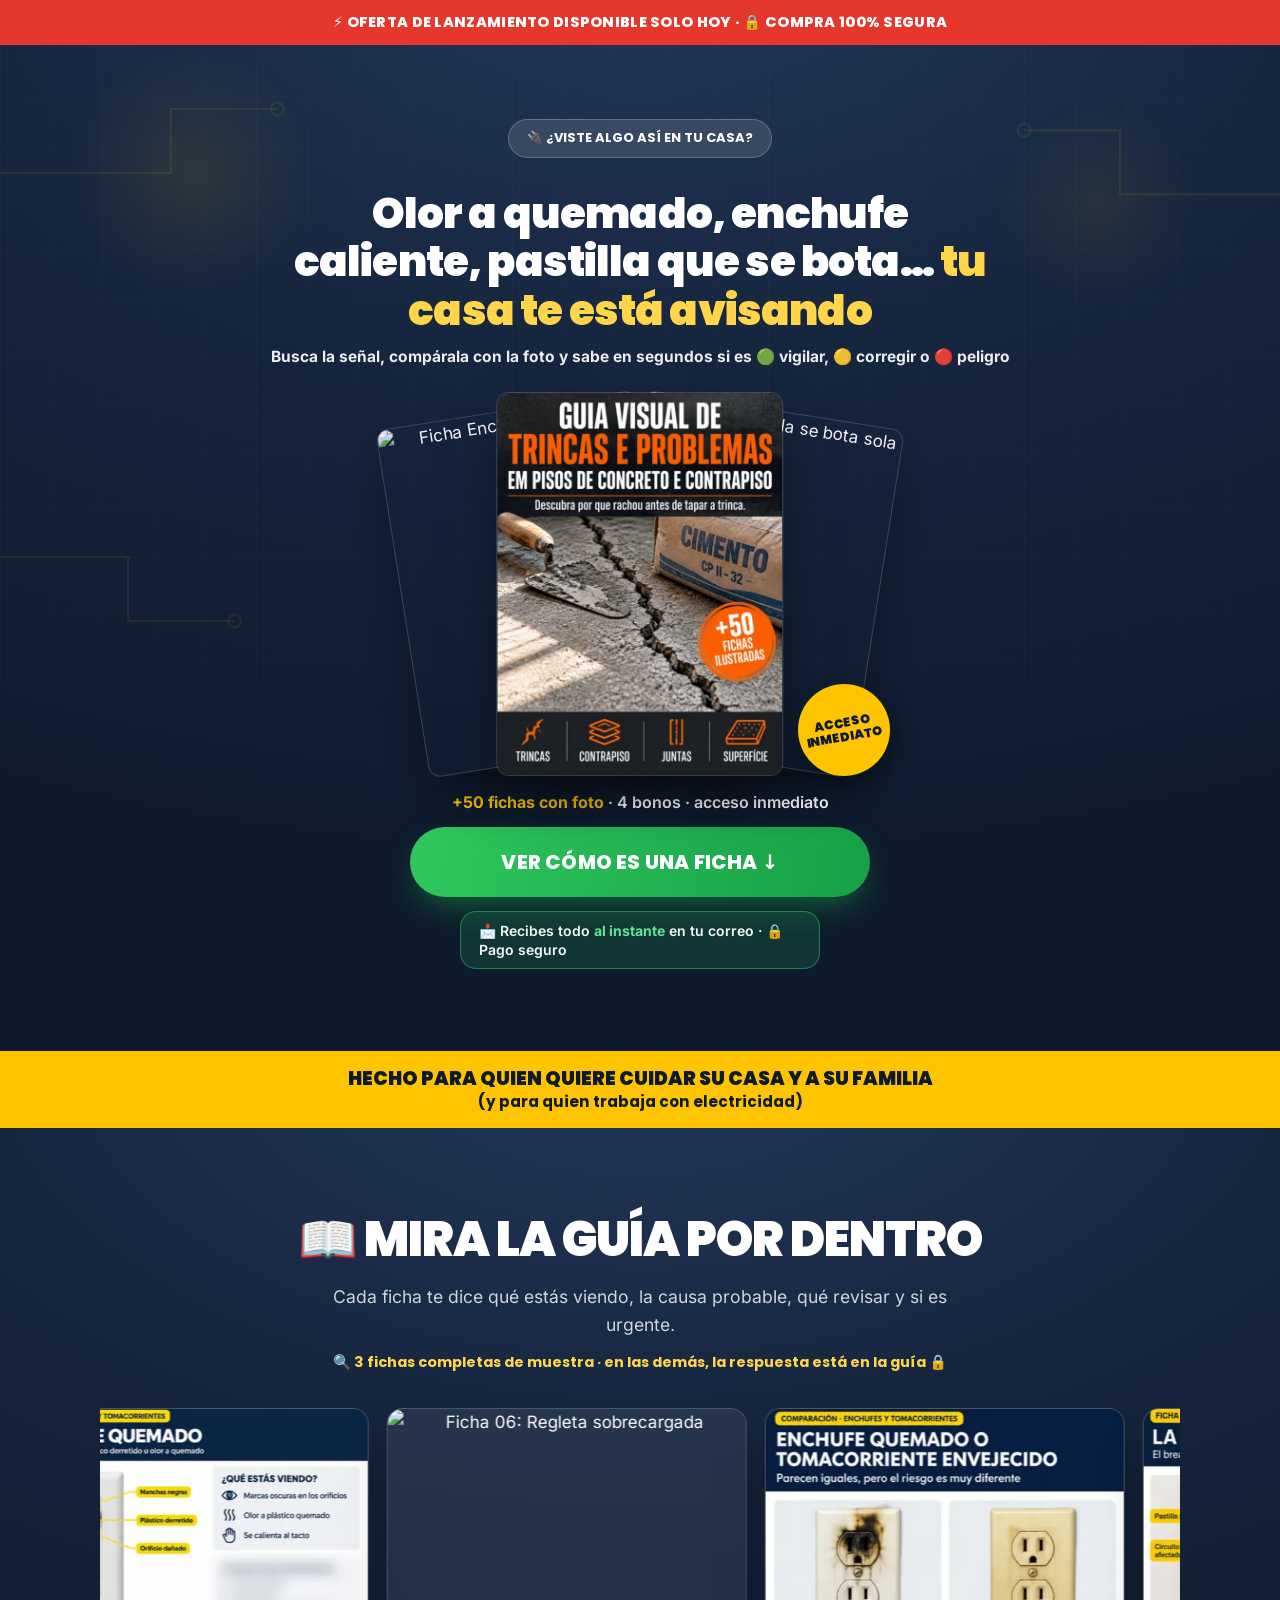
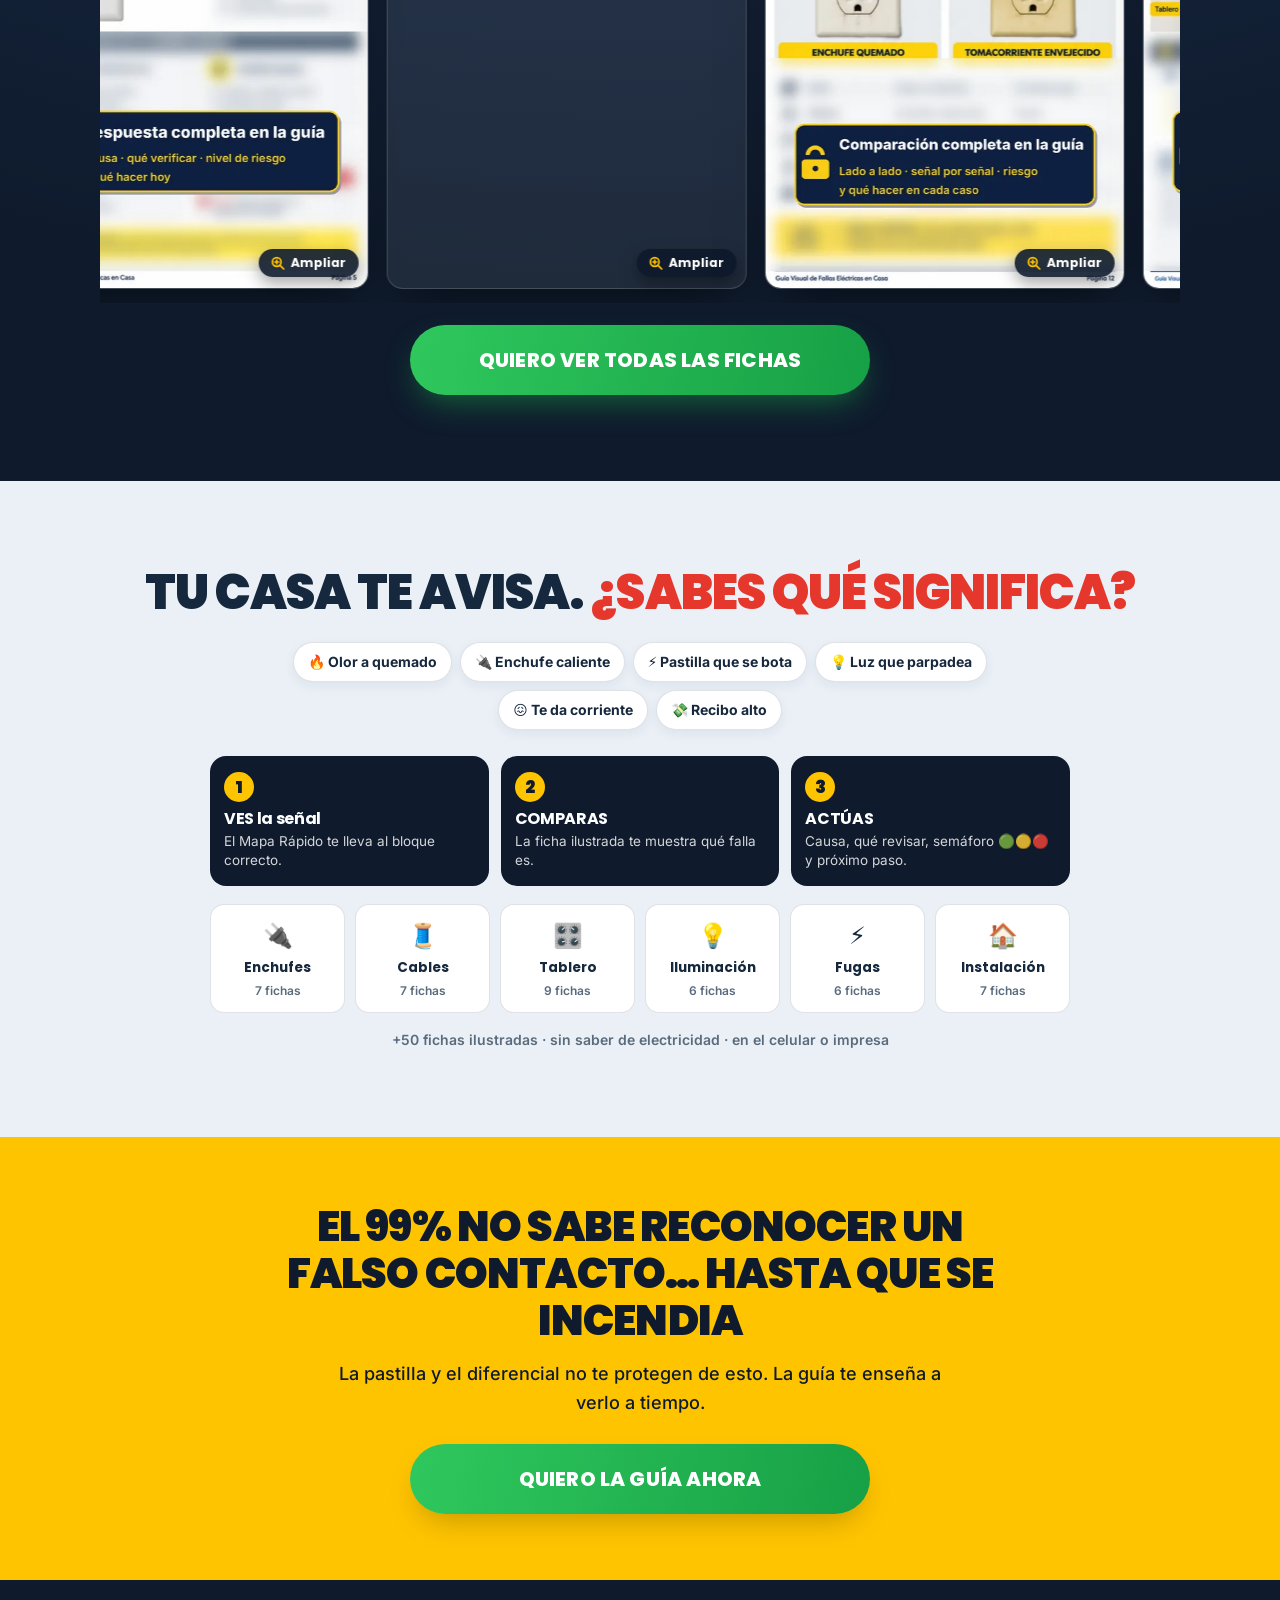
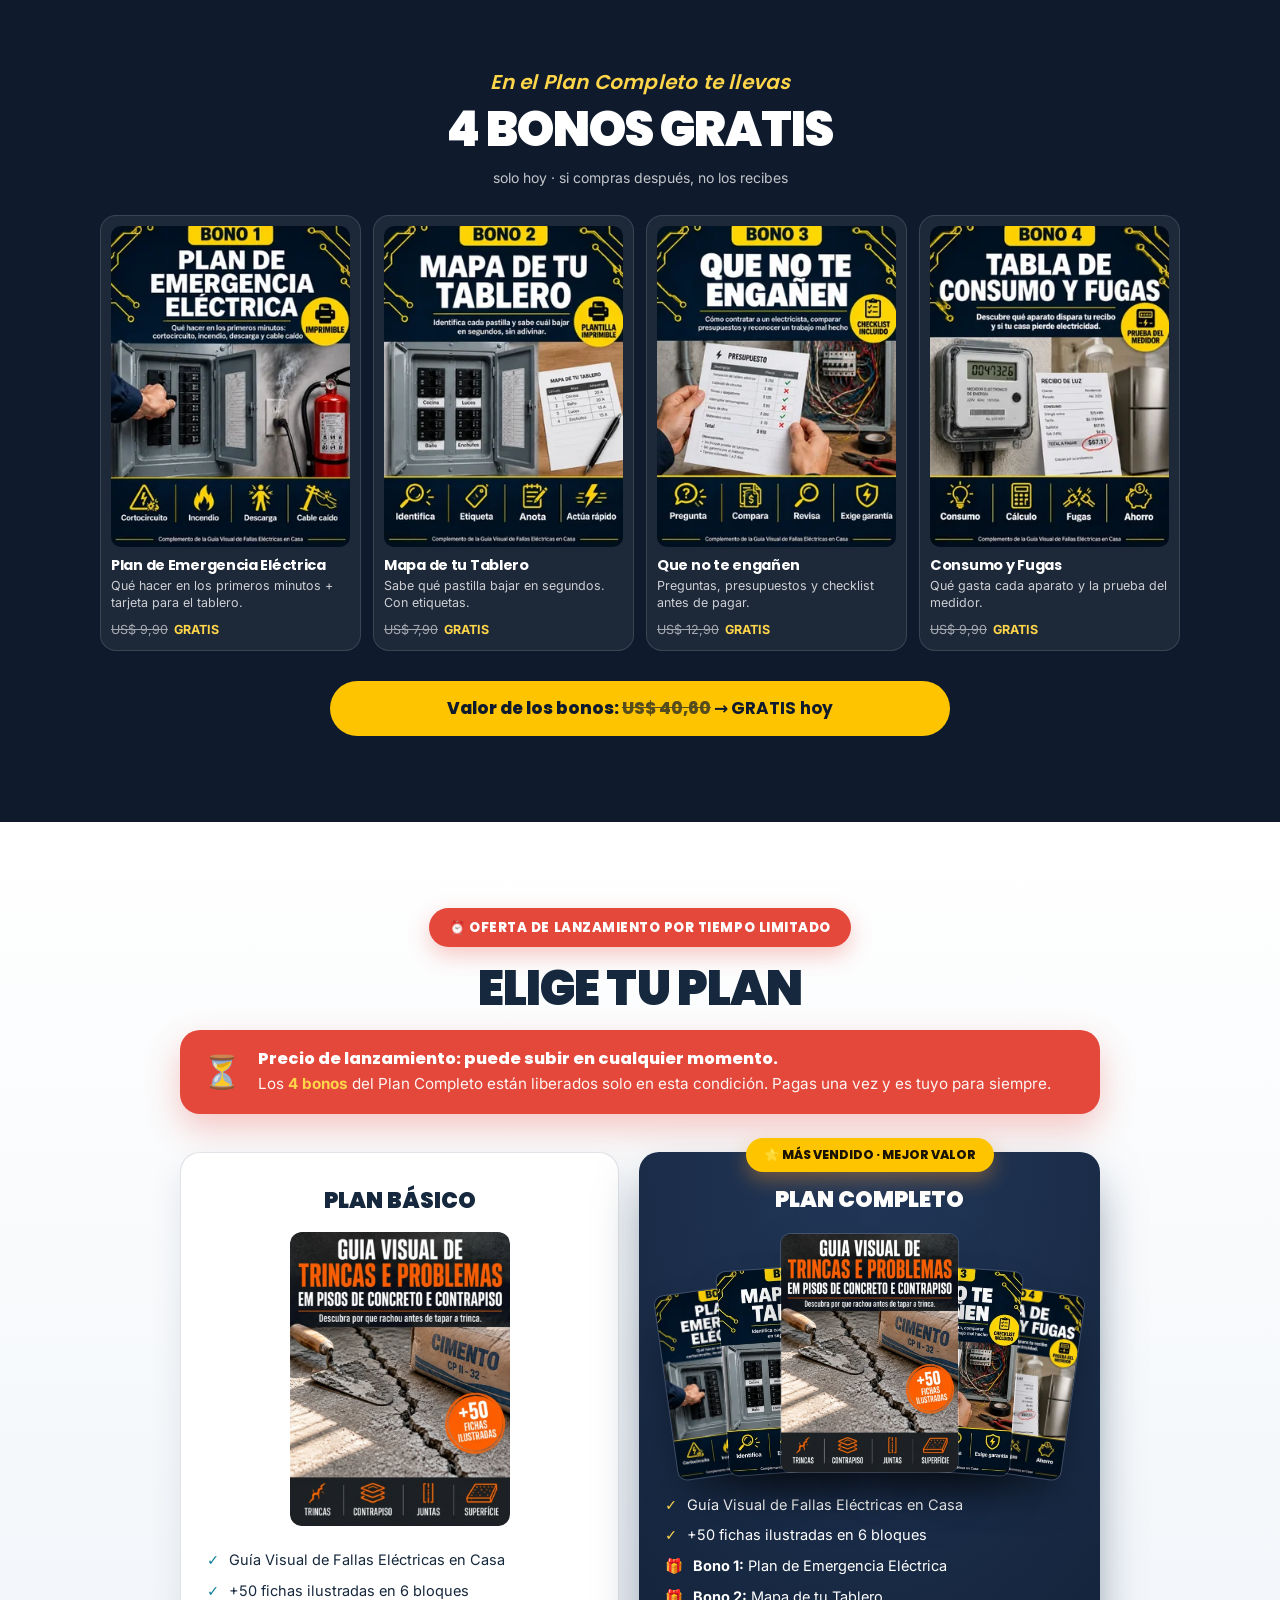
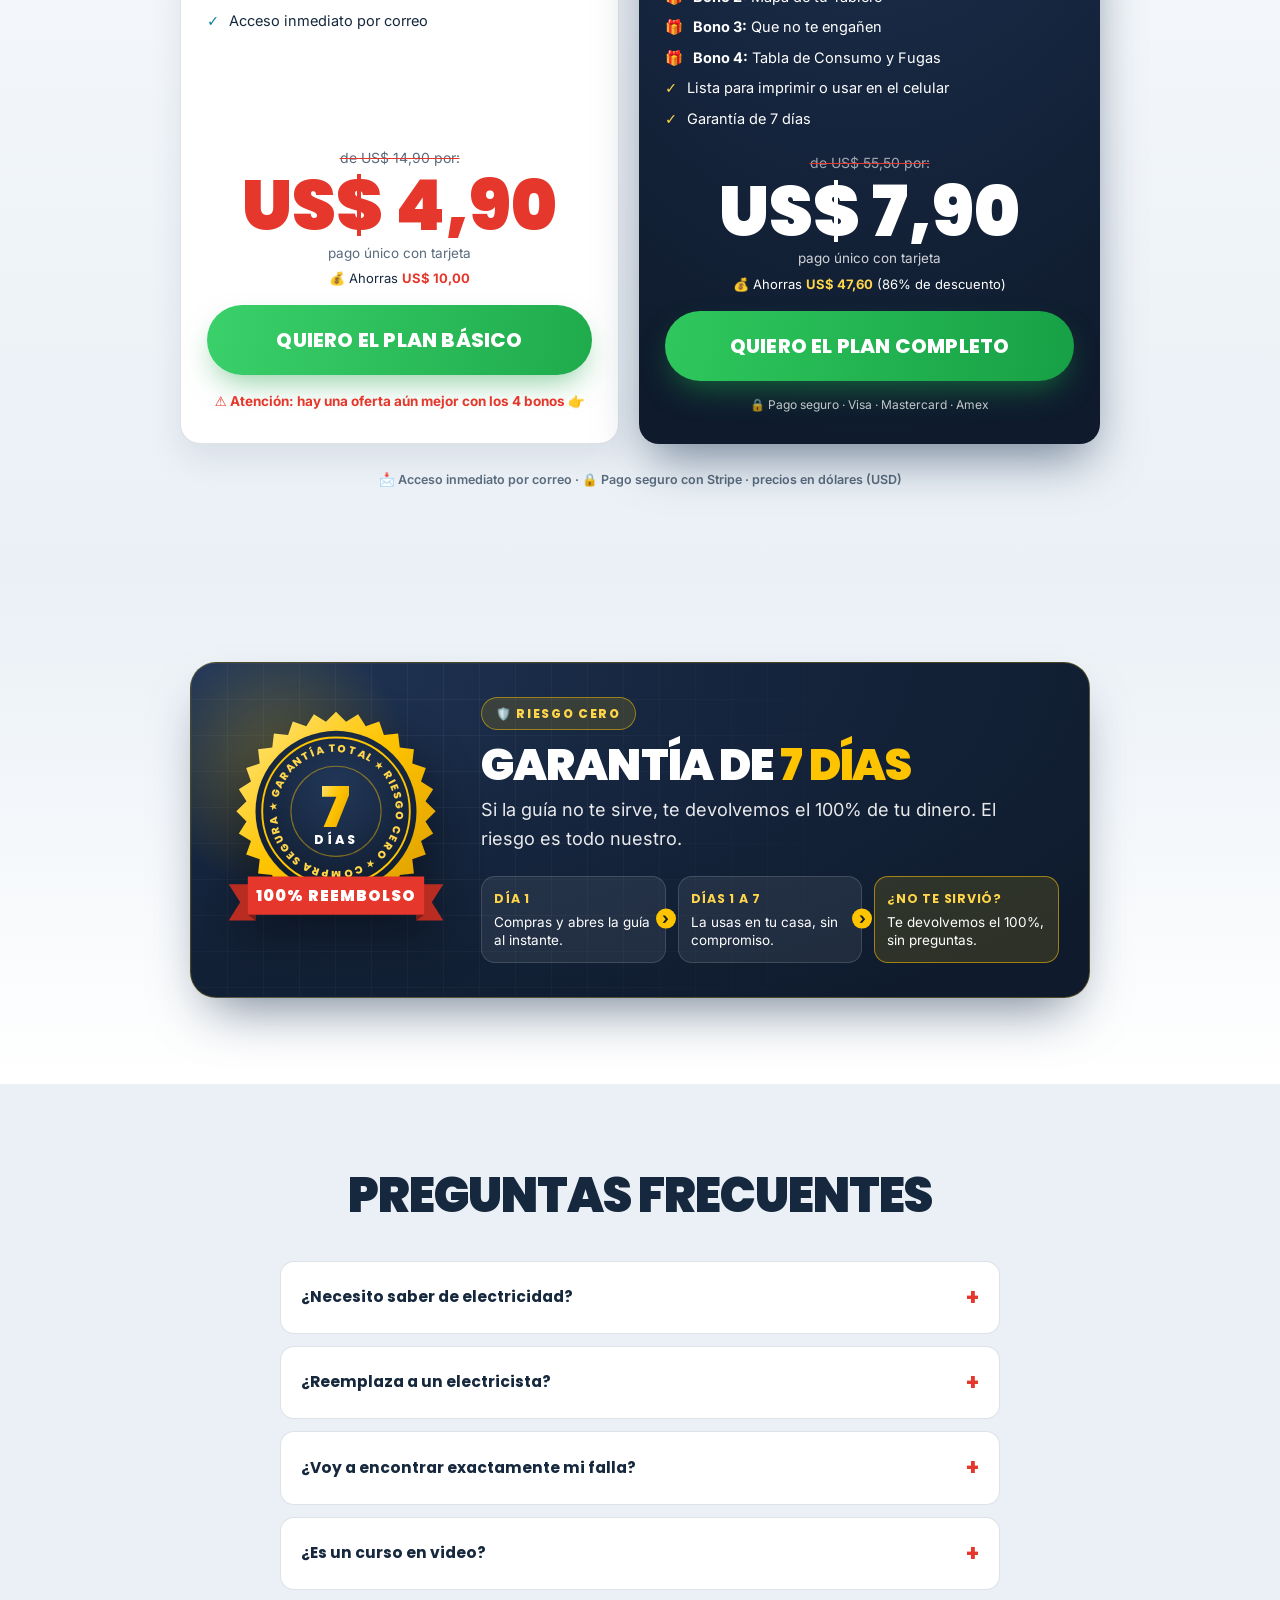
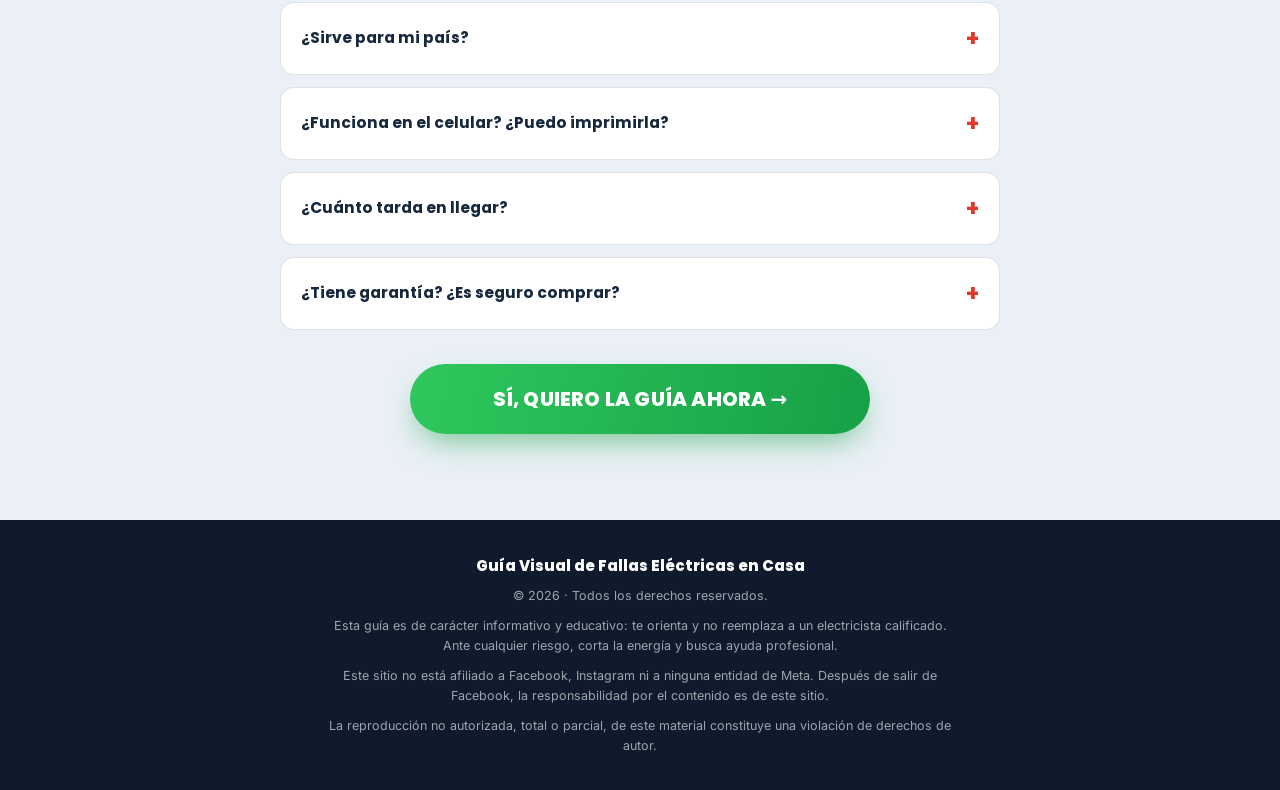
==== commit 8e528410: "Fallas: topo volta a usar as fichas originais no mockup; ajuste de texto na /tecnico/ Co-Authored-By" ====
--- a/previa/index.html
+++ b/previa/index.html
@@ -492,8 +492,8 @@
     <h1>Olor a quemado, enchufe caliente, pastilla que se bota… <span class="grad-text">tu casa te está avisando</span></h1>
     <p class="hsub">Busca la señal, compárala con la foto y sabe en segundos si es 🟢 vigilar, 🟡 corregir o 🔴 peligro</p>
     <div class="mock-hero" aria-label="Vista de la guía y sus fichas">
-      <img fetchpriority="low" class="mh-l" decoding="async" src="/assets/img/lk/f01-enchufe.webp" width="386" height="517" alt="Ficha Enchufe quemado">
-      <img fetchpriority="low" class="mh-r" decoding="async" src="/assets/img/lk/f15-pastilla.webp" width="386" height="517" alt="Ficha La pastilla se bota sola">
+      <img fetchpriority="low" class="mh-l" decoding="async" src="/assets/img/f01-enchufe.webp" width="386" height="517" alt="Ficha Enchufe quemado">
+      <img fetchpriority="low" class="mh-r" decoding="async" src="/assets/img/f15-pastilla.webp" width="386" height="517" alt="Ficha La pastilla se bota sola">
       <img class="mh-c" src="/assets/img/guia-capa.webp" width="386" height="517" alt="Portada de la Guía Visual de Fallas Eléctricas en Casa" fetchpriority="high">
       <span class="mh-seal">ACCESO<br>INMEDIATO</span>
     </div>
